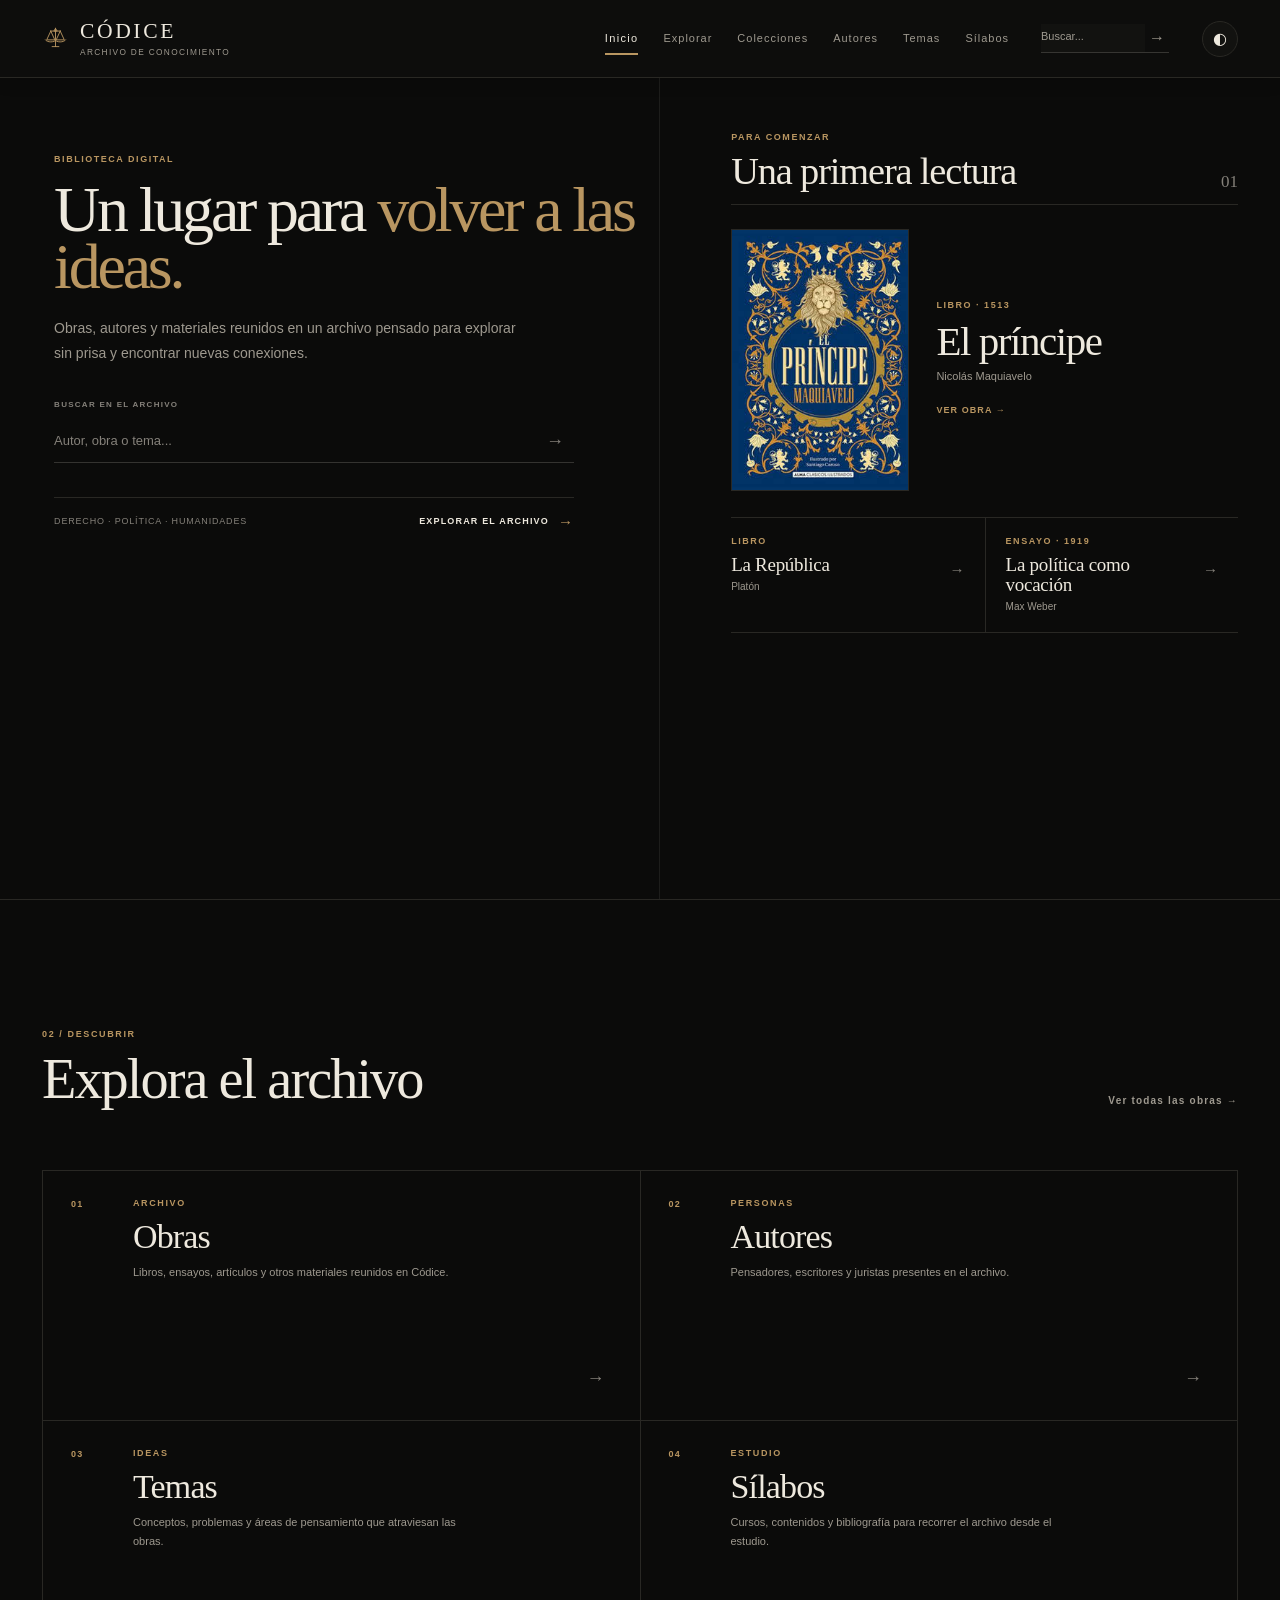
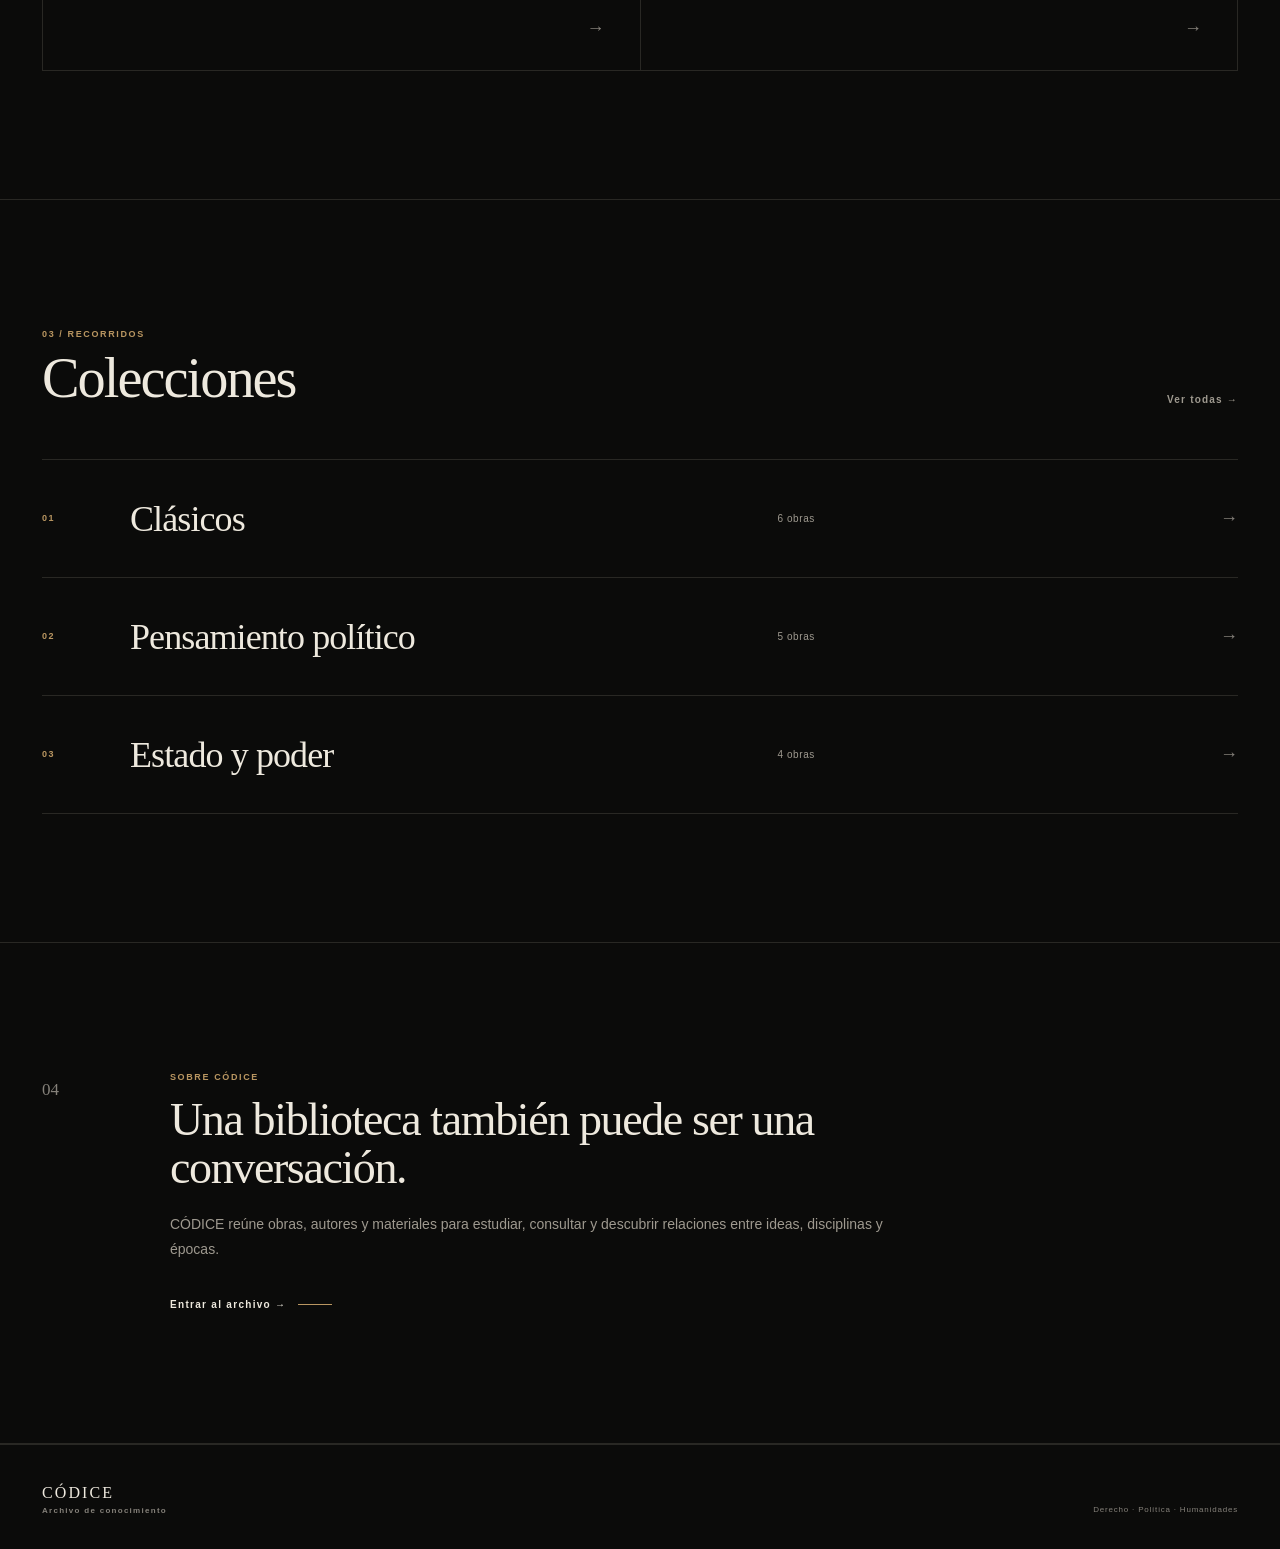
==== index.html @ 2057ccee "Add files via upload" ====
<!DOCTYPE html>
<html lang="es">

<head>

    <meta charset="UTF-8">
    <meta name="viewport" content="width=device-width, initial-scale=1.0, viewport-fit=cover">
    <meta name="theme-color" content="#0d0d0c">
    <meta name="color-scheme" content="dark light">

    <title>Códice — Archivo de conocimiento</title>

    <meta
        name="description"
        content="Códice es un archivo digital de obras, autores, temas, colecciones y materiales para el estudio y la exploración intelectual."
    >

<script>
    (function () {
        try {
            var tema = localStorage.getItem("codice-theme");

            if (tema === "light") {
                document.documentElement.setAttribute("data-theme", "light");

                var meta = document.querySelector('meta[name="theme-color"]');

                if (meta) {
                    meta.setAttribute("content", "#f7f4ed");
                }
            }
        } catch (error) {
            /* almacenamiento bloqueado: se usa el tema por defecto */
        }
    })();
</script>

<link rel="stylesheet" href="css/estilo.css">


</head>


<body>

<a class="skip-link" href="#contenido">Saltar al contenido</a>


<!-- =====================================================
     HEADER
====================================================== -->

<header class="site-header" id="site-header">

    <a href="index.html" class="logo" aria-label="Códice — Inicio">

        <span class="logo-symbol" aria-hidden="true">

            <svg viewBox="0 0 40 40" xmlns="http://www.w3.org/2000/svg">

                <path d="M20 5V32" />
                <path d="M13 9H27" />
                <path d="M20 5L17.5 9H22.5L20 5Z" />
                <path d="M13 9L7 22H19L13 9Z" />
                <path d="M27 9L21 22H33L27 9Z" />
                <path d="M5 22C6 24 10 25 13 25C16 25 20 24 21 22" />
                <path d="M19 22C20 24 24 25 27 25C30 25 34 24 35 22" />
                <path d="M15 32H25" />

            </svg>

        </span>

        <span class="logo-text">

            <span class="logo-main">
                CÓDICE
            </span>

            <span class="logo-sub">
                ARCHIVO DE CONOCIMIENTO
            </span>

        </span>

    </a>


    <!-- Acciones de la cabecera en móvil (en escritorio quedan ocultas) -->
    <div class="header-actions">

        <button
            class="header-icon-btn"
            type="button"
            id="search-shortcut"
            aria-label="Buscar"
            aria-expanded="false"
            aria-controls="mobile-search"
        >
            <svg viewBox="0 0 24 24" width="22" height="22" fill="none" stroke="currentColor" stroke-width="1.5" stroke-linecap="round" aria-hidden="true">
                <circle cx="10.5" cy="10.5" r="6.5" />
                <path d="M15.5 15.5L21 21" />
            </svg>
        </button>

        <button
            class="header-icon-btn menu-toggle"
            type="button"
            id="menu-toggle"
            aria-label="Menú"
            aria-expanded="false"
            aria-controls="site-nav"
        >
            <span class="menu-icon" aria-hidden="true"></span>
        </button>

    </div>


    <nav class="navigation" id="site-nav" aria-label="Navegación principal">

        <a href="index.html" class="active" aria-current="page">
            Inicio
        </a>

        <a href="explorar.html">
            Explorar
        </a>

        <a href="colecciones.html">
            Colecciones
        </a>

        <a href="autores.html">
            Autores
        </a>

        <a href="temas.html">
            Temas
        </a>

        <a href="silabos.html">
            Sílabos
        </a>


        <form
            class="header-search"
            action="buscar.html"
            method="GET"
            role="search"
        >

            <label
                for="header-search-input"
                class="visually-hidden"
            >
                Buscar en Códice
            </label>

            <input
                id="header-search-input"
                type="search"
                name="q"
                placeholder="Buscar..."
                autocomplete="off"
            >

            <button
                type="submit"
                aria-label="Buscar"
            >
                →
            </button>

        </form>


        <button
            class="theme-toggle"
            type="button"
            aria-label="Modo claro"
            aria-pressed="false"
        >

            <span class="theme-toggle-text" aria-hidden="true">Apariencia</span>

            <span class="theme-toggle-state" aria-hidden="true">Oscuro</span>

            <span
                class="theme-toggle-icon"
                aria-hidden="true"
            >
                ◐
            </span>

        </button>

    </nav>


    <!-- Barra de búsqueda desplegable (solo móvil) -->
    <form
        class="mobile-search"
        id="mobile-search"
        action="buscar.html"
        method="GET"
        role="search"
        hidden
    >

        <label for="mobile-search-input" class="visually-hidden">
            Buscar en Códice
        </label>

        <input
            id="mobile-search-input"
            type="search"
            name="q"
            placeholder="Autor, obra o tema…"
            autocomplete="off"
            enterkeyhint="search"
        >

        <button type="submit" aria-label="Buscar">→</button>

    </form>

</header>


<!-- =====================================================
     CONTENIDO
====================================================== -->

<main id="contenido" tabindex="-1">


    <!-- =================================================
         HERO
    ================================================== -->

    <section class="home-hero">

        <div
            class="home-hero-grid"
            aria-hidden="true"
        ></div>


        <div class="home-hero-layout">


            <!-- =========================================
                 PRESENTACIÓN
            ========================================== -->

            <div class="home-welcome">

                <p class="eyebrow">
                    BIBLIOTECA DIGITAL
                </p>


                <h1>
                    Un lugar para
                    <em>volver a las ideas.</em>
                </h1>


                <p class="home-description">
                    Obras, autores y materiales reunidos
                    en un archivo pensado para explorar
                    sin prisa y encontrar nuevas conexiones.
                </p>


                <form
                    class="home-search"
                    action="buscar.html"
                    method="GET"
                    role="search"
                >

                    <label for="home-search-input">
                        BUSCAR EN EL ARCHIVO
                    </label>


                    <div class="home-search-field">

                        <input
                            id="home-search-input"
                            type="search"
                            name="q"
                            placeholder="Autor, obra o tema..."
                            autocomplete="off"
                        >

                        <button
                            type="submit"
                            aria-label="Buscar"
                        >
                            →
                        </button>

                    </div>

                </form>


                <div class="home-bottom">

                    <span>
                        Derecho · Política · Humanidades
                    </span>

                    <a href="explorar.html">
                        EXPLORAR EL ARCHIVO
                        <b>→</b>
                    </a>

                </div>

            </div>


            <!-- =========================================
                 DESCUBRIR
            ========================================== -->

            <aside class="home-discover">

                <div class="discover-heading">

                    <div>

                        <p class="eyebrow">
                            PARA COMENZAR
                        </p>

                        <h2>
                            Una primera lectura
                        </h2>

                    </div>

                    <span
                        class="discover-number"
                        aria-hidden="true"
                    >
                        01
                    </span>

                </div>


                <!-- OBRA PRINCIPAL -->

                <a
                    href="recurso.html?id=el-principe"
                    class="discover-main"
                >

                    <div class="discover-cover">

                        <img
                            src="images/covers/el-principe.jfif"
                            alt="Portada de El príncipe, de Nicolás Maquiavelo"
                        >

                    </div>


                    <div class="discover-main-info">

                        <p class="eyebrow">
                            LIBRO · 1513
                        </p>

                        <h3>
                            El príncipe
                        </h3>

                        <p>
                            Nicolás Maquiavelo
                        </p>

                        <span>
                            Ver obra →
                        </span>

                    </div>

                </a>


                <!-- OBRAS SECUNDARIAS -->

                <div class="discover-list">

                    <a
                        href="recurso.html?id=la-republica"
                        class="discover-item"
                    >

                        <div>

                            <p class="eyebrow">
                                LIBRO
                            </p>

                            <h3>
                                La República
                            </h3>

                            <p>
                                Platón
                            </p>

                        </div>

                        <span aria-hidden="true">
                            →
                        </span>

                    </a>


                    <a
                        href="recurso.html?id=la-politica-como-vocacion"
                        class="discover-item"
                    >

                        <div>

                            <p class="eyebrow">
                                ENSAYO · 1919
                            </p>

                            <h3>
                                La política como vocación
                            </h3>

                            <p>
                                Max Weber
                            </p>

                        </div>

                        <span aria-hidden="true">
                            →
                        </span>

                    </a>

                </div>

            </aside>

        </div>

    </section>


    <!-- =========================
         DESCUBRIR
    ========================== -->

    <section class="section explore-section">

        <div class="section-header">

            <div>
                <p class="eyebrow">
                    02 / DESCUBRIR
                </p>

                <h2>
                    Explora el archivo
                </h2>
            </div>

            <a href="explorar.html">
                Ver todas las obras →
            </a>

        </div>


        <div class="explore-map">


            <!-- OBRAS -->

            <a
                href="explorar.html"
                class="explore-map-item"
            >

                <div class="explore-map-number">
                    01
                </div>

                <div class="explore-map-content">

                    <p class="eyebrow">
                        ARCHIVO
                    </p>

                    <h3>
                        Obras
                    </h3>

                    <p>
                        Libros, ensayos, artículos y otros
                        materiales reunidos en Códice.
                    </p>

                </div>

                <span class="explore-map-arrow">
                    →
                </span>

            </a>


            <!-- AUTORES -->

            <a
                href="autores.html"
                class="explore-map-item"
            >

                <div class="explore-map-number">
                    02
                </div>

                <div class="explore-map-content">

                    <p class="eyebrow">
                        PERSONAS
                    </p>

                    <h3>
                        Autores
                    </h3>

                    <p>
                        Pensadores, escritores y juristas
                        presentes en el archivo.
                    </p>

                </div>

                <span class="explore-map-arrow">
                    →
                </span>

            </a>


            <!-- TEMAS -->

            <a
                href="temas.html"
                class="explore-map-item"
            >

                <div class="explore-map-number">
                    03
                </div>

                <div class="explore-map-content">

                    <p class="eyebrow">
                        IDEAS
                    </p>

                    <h3>
                        Temas
                    </h3>

                    <p>
                        Conceptos, problemas y áreas de
                        pensamiento que atraviesan las obras.
                    </p>

                </div>

                <span class="explore-map-arrow">
                    →
                </span>

            </a>


            <!-- SÍLABOS -->

            <a
                href="silabos.html"
                class="explore-map-item"
            >

                <div class="explore-map-number">
                    04
                </div>

                <div class="explore-map-content">

                    <p class="eyebrow">
                        ESTUDIO
                    </p>

                    <h3>
                        Sílabos
                    </h3>

                    <p>
                        Cursos, contenidos y bibliografía
                        para recorrer el archivo desde el estudio.
                    </p>

                </div>

                <span class="explore-map-arrow">
                    →
                </span>

            </a>

        </div>

    </section>


    <!-- =====================================================
         COLECCIONES
    ====================================================== -->

    <section class="section collections-section">

        <div class="section-header">

            <div>

                <p class="eyebrow">
                    03 / RECORRIDOS
                </p>

                <h2>
                    Colecciones
                </h2>

            </div>

            <a href="colecciones.html">
                Ver todas →
            </a>

        </div>


        <div class="collection-list" id="lista-colecciones-inicio">


            <a
                href="explorar.html?coleccion=Cl%C3%A1sicos"
                class="collection-row"
            >

                <span class="collection-number">
                    01
                </span>

                <span class="collection-name">
                    Clásicos
                </span>

                <span class="collection-description">
                    4 obras
                </span>

                <span class="collection-arrow" aria-hidden="true">
                    →
                </span>

            </a>


            <a
                href="explorar.html?coleccion=Pensamiento%20pol%C3%ADtico"
                class="collection-row"
            >

                <span class="collection-number">
                    02
                </span>

                <span class="collection-name">
                    Pensamiento político
                </span>

                <span class="collection-description">
                    3 obras
                </span>

                <span class="collection-arrow" aria-hidden="true">
                    →
                </span>

            </a>


            <a
                href="explorar.html?coleccion=Estado%20y%20poder"
                class="collection-row"
            >

                <span class="collection-number">
                    03
                </span>

                <span class="collection-name">
                    Estado y poder
                </span>

                <span class="collection-description">
                    2 obras
                </span>

                <span class="collection-arrow" aria-hidden="true">
                    →
                </span>

            </a>


        </div>

    </section>


    <!-- =====================================================
         SOBRE CÓDICE
    ====================================================== -->

    <section class="section manifesto-section">

        <div class="manifesto-number">
            04
        </div>

        <div class="manifesto-content">

            <p class="eyebrow">
                SOBRE CÓDICE
            </p>

            <h2>
                Una biblioteca también
                puede ser una conversación.
            </h2>

            <p>
                CÓDICE reúne obras, autores y materiales
                para estudiar, consultar y descubrir
                relaciones entre ideas, disciplinas y épocas.
            </p>

            <a
                href="explorar.html"
                class="manifesto-link"
            >
                Entrar al archivo →
            </a>

        </div>

    </section>

</main>


<footer>

    <div class="footer-brand">

        <span>
            CÓDICE
        </span>

        <small>
            Archivo de conocimiento
        </small>

    </div>

    <div class="footer-domain">
        Derecho · Política · Humanidades
    </div>

</footer>


<script src="js/app.js"></script>

</body>
</html>
---- css/estilo.css ----
/* =========================================================
   CÓDICE — HOJA DE ESTILOS

   ÍNDICE
   -----------------------------------------------------
   01. TOKENS
   02. RESET / BASE
   03. UTILIDADES / ACCESIBILIDAD
   04. LAYOUT — PRIMITIVOS
   05. COMPONENTES
       05.1  Header / Logo / Navegación
       05.2  Buscador (header)
       05.3  Cambio de tema
       05.4  Hero (páginas internas)
       05.5  Archive heading
       05.6  Resource List / Resource Card (base editorial)
       05.7  Generic cards
       05.8  Collection grid / Collection card
       05.9  Collection list / Collection row
       05.10 Sílabos
       05.11 Catalog list
       05.12 Search results
       05.13 Explore map
       05.14 Manifesto
       05.15 Footer
       05.16 Buscador avanzado
   06. PÁGINAS ESPECÍFICAS
       06.1  Home — hero + descubrir
       06.2  Biblioteca (#biblioteca)
       06.3  Resource page (recurso.html)
   07. RESPONSIVE GLOBAL (pendiente de descomponer por componente)
   08. MODO CLARO (resuelto en Fase 3 — personalidad propia + transición)
   -----------------------------------------------------

   NOTA: esta reorganización solo reordena y elimina duplicados /
   código huérfano ya confirmados contra el HTML del proyecto.
   No se modificó ningún valor visual, ni se tocaron los puntos
   pendientes de decisión (hardcodes de modo claro, flechas,
   resource-card de dos variantes, patrón eyebrow repetido).
========================================================= */


/* =========================================================
   01. TOKENS
========================================================= */

:root {

    /* =====================================================
       MODO OSCURO — BASE
    ===================================================== */

    /* Fondos */
    --black: #0b0b0a;
    --surface: #121210;
    --surface-light: #191816;

    /* Texto */
    --ivory: #eee9de;
    --ivory-soft: #d4cec2;
    --text-secondary: #9e998f;

    /* Escala gris */
    --gray: #85817a;
    --gray-dark: #514e48;

    /* Líneas */
    --line: #292824;
    --line-soft: rgba(238, 233, 222, 0.08);
    --line-strong: rgba(238, 233, 222, 0.18);

    /* Acento */
    --accent: #b99661;
    --accent-soft: #987c56;

    /* Header */
    --header-bg: #0d0d0c;
    --header-border: #292824;
    --header-shadow: 0 2px 16px rgba(0, 0, 0, 0.18);


    /* =====================================================
       TIPOGRAFÍA
    ===================================================== */

    --serif: Georgia, "Times New Roman", serif;
    --sans: Arial, Helvetica, sans-serif;


    /* =====================================================
       ESPACIADO
    ===================================================== */

    --space-1: 8px;
    --space-2: 12px;
    --space-3: 16px;
    --space-4: 24px;
    --space-5: 32px;
    --space-6: 48px;
    --space-7: 64px;
    --space-8: 96px;
    --space-9: 128px;


    /* =====================================================
       ANCHOS
    ===================================================== */

    --content-width: 1380px;
    --reading-width: 760px;
    --narrow-width: 620px;


    /* =====================================================
       MOVIMIENTO
    ===================================================== */

    --ease-soft: cubic-bezier(0.22, 1, 0.36, 1);
    --ease-standard: cubic-bezier(0.4, 0, 0.2, 1);

    --transition-fast: 160ms var(--ease-standard);
    --transition: 240ms var(--ease-soft);
    --transition-slow: 420ms var(--ease-soft);


    /* =====================================================
       BORDES
    ===================================================== */

    --border-thin: 1px solid var(--line);
    --border-soft: 1px solid var(--line-soft);
    --border-strong: 1px solid var(--line-strong);
}


/* =========================================================
   CÓDICE — MODO CLARO (tokens)
========================================================= */

[data-theme="light"] {

    /* =====================================================
       BASE — PAPEL
    ===================================================== */

    --black: #e7e2d8;
    --surface: #f4f1e9;
    --surface-light: #ddd7ca;


    /* =====================================================
       TIPOGRAFÍA — TINTA
    ===================================================== */

    --ivory: #201e1a;
    --ivory-soft: #3f3b34;
    --text-secondary: #686259;


    /* =====================================================
       GRISES
    ===================================================== */

    --gray: #645c51;
    --gray-dark: #aaa398;


    /* =====================================================
       LÍNEAS — IMPRESIÓN

       Valor más definido que el original (formaliza el ajuste
       manual que ya existía en overrides sueltos, unificado
       aquí como fuente única de verdad).
    ===================================================== */

    --line: #b9af9e;
    --line-soft: rgba(32, 30, 26, 0.10);
    --line-strong: rgba(32, 30, 26, 0.20);


    /* =====================================================
       ACENTO — BRONCE (hilo de marca compartido con el modo
       oscuro, con temple propio: más templado/antiguo)
    ===================================================== */

    --accent: #745829;
    --accent-soft: #5f4420;


    /* =====================================================
       HEADER — PAPEL MÁS LIMPIO
    ===================================================== */

    --header-bg: #f7f4ed;
    --header-border: #b9af9e;
    --header-shadow: 0 4px 26px rgba(40, 36, 28, 0.06);
}


/* =========================================================
   02. RESET / BASE
========================================================= */

*,
*::before,
*::after {
    box-sizing: border-box;
}

html {
    scroll-behavior: smooth;
    scroll-padding-top: 24px;
}

body {
    min-height: 100vh;
    margin: 0;
    background: var(--black);
    color: var(--ivory);
    font-family: var(--sans);
    font-size: 15px;
    line-height: 1.65;
    text-rendering: optimizeLegibility;
    -webkit-font-smoothing: antialiased;
}

img {
    display: block;
    max-width: 100%;
}

a {
    color: inherit;
    text-decoration: none;
}

button,
input,
select,
textarea {
    font: inherit;
    appearance: none;
}

button {
    cursor: pointer;
}

::selection {
    background: var(--accent);
    color: var(--black);
}

:focus-visible {
    outline: 1px solid var(--accent);
    outline-offset: 4px;
}

input::placeholder,
textarea::placeholder {
    opacity: 1;
}

main a {
    transition:
        color var(--transition-fast),
        opacity var(--transition-fast);
}

main a:hover {
    color: var(--ivory);
}


/* =========================================================
   TRANSICIÓN DE TEMA — BASE UNIVERSAL

   Especificidad mínima a propósito (selector universal): así
   cualquier componente con su propio `transition` más
   específico (cards, filas, etc., ya ajustados arriba) sigue
   mandando sobre esta regla. Esta capa solo cubre lo que no
   tiene transición propia (body, footer, .manifesto,
   .resource-metadata p, .resource-citation,
   .discover-cover, #biblioteca .card-cover, entre otros),
   así el cambio de tema no salta bruscamente en ningún punto
   del sitio. Se apoya en Fase 3: transición fluida oscuro/claro.
========================================================= */

*,
*::before,
*::after {
    transition:
        background-color var(--transition),
        border-color var(--transition),
        box-shadow var(--transition),
        color var(--transition);
}


/* =========================================================
   TRANSICIÓN DE TEMA — VIEW TRANSITIONS API

   El comportamiento nativo por defecto ya es un crossfade;
   solo ajustamos la duración para que combine con el resto
   del sistema de movimiento (--transition, 240ms).
========================================================= */

::view-transition-old(root),
::view-transition-new(root) {
    animation-duration: var(--transition);
}


/* =========================================================
   REDUCCIÓN DE MOVIMIENTO
========================================================= */

@media (prefers-reduced-motion: reduce) {

    html {
        scroll-behavior: auto;
    }

    *,
    *::before,
    *::after {
        scroll-behavior: auto !important;
        transition-duration: 0.01ms !important;
        animation-duration: 0.01ms !important;
        animation-iteration-count: 1 !important;
    }

    ::view-transition-old(root),
    ::view-transition-new(root) {
        animation-duration: 0.01ms !important;
    }
}


/* =========================================================
   03. UTILIDADES / ACCESIBILIDAD
========================================================= */

.visually-hidden {
    position: absolute !important;
    width: 1px !important;
    height: 1px !important;
    padding: 0 !important;
    margin: -1px !important;
    overflow: hidden !important;
    clip: rect(0, 0, 0, 0) !important;
    white-space: nowrap !important;
    border: 0 !important;
}


/* =========================================================
   04. LAYOUT — PRIMITIVOS
========================================================= */

.section {
    width: 100%;
    padding: var(--space-9) 42px;
    border-bottom: var(--border-thin);
}


/* =========================================================
   PÁGINAS DE ÍNDICE (Explorar / Colecciones / Autores / Temas / Sílabos)

   .section normalmente usa padding-top: 128px (--space-9),
   pensado para separar secciones dentro de una página con
   más presentación editorial (como Inicio). En estas páginas
   de índice, sin hero grande delante, ese mismo valor se
   siente como espacio muerto entre el header y el contenido.

   No se toca `.section` en sí (la usa Inicio también) — se
   sobreescribe solo cuando `.section` es lo primero dentro de
   `<main>`, que es exactamente el caso de estas páginas.
========================================================= */

main > .section:first-child {
    padding-top: 72px;
}


.eyebrow {
    margin: 0;

    color: var(--accent);

    font-size: 9px;
    font-weight: 600;
    letter-spacing: 0.18em;
    line-height: 1.4;

    text-transform: uppercase;
}

.section-header {
    display: flex;
    align-items: flex-end;
    justify-content: space-between;

    gap: var(--space-6);

    margin-bottom: var(--space-7);
}

.section-header > div {
    min-width: 0;
}

.section-header h1,

.section-header h2 {
    margin: 12px 0 0;

    color: var(--ivory);

    font-family: var(--serif);
    font-size: clamp(38px, 4.4vw, 60px);
    font-weight: 400;
    line-height: 0.94;
    letter-spacing: -0.035em;
}

.section-header > a {
    flex-shrink: 0;

    color: var(--text-secondary);

    font-size: 10px;
    font-weight: 600;
    letter-spacing: 0.12em;
    line-height: 1;

    transition:
        color var(--transition-fast),
        transform var(--transition-fast);
}

.section-header > a:hover {
    color: var(--ivory);
    transform: translateX(3px);
}

/* Para páginas donde el H2 era tautológico con el eyebrow
   (ej. "ÍNDICE DE AUTORES" + "Explorar por autor") y se
   eliminó: sin H2, el margin-bottom de 64px pensado para
   acompañar un título grande deja demasiado aire bajo una
   sola línea pequeña. */
.section-header--compact {
    margin-bottom: 32px;
}

.text-link,
.manifesto-link {
    position: relative;

    display: inline-flex;
    align-items: center;

    color: var(--ivory);

    font-size: 10px;
    font-weight: 600;
    letter-spacing: 0.13em;
    line-height: 1;

    transition: color var(--transition-fast);
}

.text-link::after,
.manifesto-link::after {
    content: "";

    width: 34px;
    height: 1px;

    margin-left: 12px;

    background: var(--accent);

    transform-origin: left center;

    transition:
        width var(--transition),
        transform var(--transition);
}

.text-link:hover,
.manifesto-link:hover {
    color: var(--ivory);
}

.text-link:hover::after,
.manifesto-link:hover::after {
    width: 45px;
}

.description {
    margin: 0;

    color: var(--ivory-soft);

    font-family: var(--serif);
    font-size: 22px;
    line-height: 1.4;
    letter-spacing: -0.01em;
}

.section-note {
    max-width: var(--narrow-width);

    margin: 10px 0 0;

    color: var(--text-secondary);

    font-size: 13px;
    line-height: 1.7;
}

.section-note:empty {
    display: none;
}

.page-main {
    width: min(100%, var(--content-width));
    margin: 0 auto;

    padding: var(--space-8) 42px var(--space-9);
}

.page-header {
    padding-bottom: var(--space-7);
    margin-bottom: var(--space-6);

    border-bottom: var(--border-thin);
}

.page-header h1 {
    max-width: 1000px;

    margin: 14px 0 18px;

    color: var(--ivory);

    font-family: var(--serif);
    font-size: clamp(54px, 7vw, 88px);
    font-weight: 400;
    line-height: 0.9;
    letter-spacing: -0.05em;
}

.page-header p {
    max-width: var(--narrow-width);

    margin: 0;

    color: var(--text-secondary);

    font-size: 14px;
    line-height: 1.8;
}

.page-section-title {
    margin: 0 0 var(--space-4);

    color: var(--ivory);

    font-family: var(--serif);
    font-size: 34px;
    font-weight: 400;
    line-height: 0.98;
    letter-spacing: -0.025em;
}

.page-section-label {
    margin: 0 0 10px;

    color: var(--accent);

    font-size: 9px;
    font-weight: 600;
    letter-spacing: 0.18em;
    line-height: 1.4;

    text-transform: uppercase;
}

.reading-width {
    width: min(100%, var(--reading-width));
}

.narrow-width {
    width: min(100%, var(--narrow-width));
}


/* =========================================================
   05. COMPONENTES
========================================================= */

/* =========================================================
   05.1 HEADER / LOGO / NAVEGACIÓN
========================================================= */

.site-header {
    position: sticky;
    top: 0;
    z-index: 100;

    width: 100%;
    min-height: 78px;
    padding: 0 42px;

    display: flex;
    align-items: center;
    justify-content: space-between;

    background: var(--header-bg);
    border-bottom: 1px solid var(--header-border);
    box-shadow: var(--header-shadow);

    transition:
        background-color var(--transition),
        border-color var(--transition),
        box-shadow var(--transition);
}

.logo {
    display: flex;
    align-items: center;
    gap: 11px;

    flex-shrink: 0;
}

.logo-symbol {
    width: 27px;
    height: 27px;

    display: flex;
    align-items: center;
    justify-content: center;

    flex-shrink: 0;

    color: var(--accent);
}

.logo-symbol svg {
    width: 100%;
    height: 100%;

    fill: none;
    stroke: currentColor;
    stroke-width: 1.35;
    stroke-linecap: round;
    stroke-linejoin: round;
}

.logo-text {
    display: flex;
    flex-direction: column;
    justify-content: center;
}

.logo-main {
    color: var(--ivory);

    font-family: var(--serif);
    font-size: 1.35rem;
    font-weight: 400;
    letter-spacing: 0.12em;
    line-height: 1;
}

.logo-sub {
    margin-top: 5px;

    color: var(--text-secondary);

    font-size: 0.52rem;
    font-weight: 400;
    letter-spacing: 0.16em;
    line-height: 1;
}

.navigation {
    display: flex;
    align-items: center;
    justify-content: flex-end;

    gap: 25px;

    flex-shrink: 0;
    white-space: nowrap;
}

.navigation > a {
    position: relative;

    color: var(--text-secondary);

    font-size: 11px;
    font-weight: 500;
    letter-spacing: 0.09em;
    line-height: 1;

    transition:
        color var(--transition-fast),
        opacity var(--transition-fast);
}

.navigation > a:hover {
    color: var(--ivory);
}

.navigation > a.active {
    color: var(--ivory);
    letter-spacing: 0.12em;
}

.navigation > a.active::after {
    content: "";

    position: absolute;
    left: 0;
    right: 0;
    bottom: -11px;

    height: 2px;

    background: var(--accent);
}


/* =========================================================
   05.2 BUSCADOR (HEADER)
========================================================= */

.header-search {
    width: 128px;
    margin-left: 7px;

    display: flex;
    align-items: center;

    border-bottom: 1px solid var(--line-strong);

    transition:
        width var(--transition),
        border-color var(--transition);
}

.header-search:focus-within {
    width: 160px;
    border-color: var(--accent);
}

.header-search input {
    width: 100%;
    min-width: 0;

    padding: 6px 0 8px;

    border: 0;
    outline: none;

    background: var(--surface);
    color: var(--ivory);

    font-size: 11px;
    line-height: 1.2;

    transition:
        background-color var(--transition),
        color var(--transition);
}

.header-search input::placeholder {
    color: var(--text-secondary);
}

.header-search input:focus {
    background: var(--surface-light);
}

.header-search button {
    width: 24px;
    height: 28px;

    flex-shrink: 0;

    padding: 0;

    border: 0;
    background: transparent;

    color: var(--text-secondary);

    font-size: 16px;
    font-weight: 400;
    line-height: 1;

    transition:
        color var(--transition-fast),
        transform var(--transition-fast);
}

.header-search button:hover {
    color: var(--accent);
    transform: translateX(2px);
}


/* =========================================================
   05.3 CAMBIO DE TEMA
========================================================= */

.theme-toggle {
    width: 36px;
    height: 36px;

    margin-left: 8px;
    padding: 0;

    display: flex;
    align-items: center;
    justify-content: center;

    flex-shrink: 0;

    border: 1px solid var(--line);
    border-radius: 50%;

    background: var(--surface);
    color: var(--ivory);

    cursor: pointer;

    transition:
        color var(--transition-fast),
        border-color var(--transition-fast),
        background-color var(--transition-fast),
        transform var(--transition-fast);
}

.theme-toggle:hover {
    color: var(--accent);
    border-color: var(--accent);
    background: var(--surface-light);

    transform: rotate(8deg);
}

.theme-toggle-icon {
    display: block;

    font-size: 16px;
    line-height: 1;
}


/* =========================================================
   05.4 HERO (PÁGINAS INTERNAS)
========================================================= */

main > .hero {
    padding: 58px 42px 54px;
    border-bottom: var(--border-thin);
    background: var(--black);
}

main > .hero .hero-content {
    width: min(100%, var(--content-width));
    margin: 0 auto;
}

main > .hero .hero-content h1 {
    max-width: 1000px;

    margin: 14px 0 16px;

    color: var(--ivory);

    font-family: var(--serif);
    font-size: clamp(52px, 7vw, 88px);
    font-weight: 400;
    line-height: 0.9;
    letter-spacing: -0.05em;
}

main > .hero .hero-description {
    max-width: var(--narrow-width);

    margin: 0;

    color: var(--text-secondary);

    font-size: 14px;
    line-height: 1.8;
}

/* Variante reducida: solo explorar.html y buscar.html (contienen #biblioteca) */
body:has(#biblioteca) > main > .hero {
    min-height: 0;
    padding: 30px 42px 34px;
}

body:has(#biblioteca) > main > .hero .hero-content {
    max-width: 780px;
}


/* =========================================================
   05.5 ARCHIVE HEADING
========================================================= */

.archive-heading {
    display: flex;
    align-items: flex-end;
    justify-content: space-between;
    gap: 30px;
    margin-bottom: 28px;
}

.archive-heading h2 {
    margin: 0;
    font-family: var(--serif);
    font-size: 34px;
    font-weight: 400;
    line-height: 1;
}

.archive-count {
    color: var(--gray);
    font-size: 10px;
    letter-spacing: 0.12em;
}


/* =========================================================
   05.6 RESOURCE LIST / RESOURCE CARD (base editorial)

   NOTA: este componente tiene una segunda variante definida
   más abajo bajo #biblioteca (06.2). Pendiente decidir si se
   formalizan como "variantes" de un mismo sistema o se separan
   con nombres propios — ver conversación sobre arquitectura.
========================================================= */

.resource-list {
    display: grid;
    grid-template-columns: repeat(3, minmax(0, 1fr));
    gap: 1px;
    background: var(--line);
    border-top: 1px solid var(--line);
    border-left: 1px solid var(--line);
}

.resource-list > * {
    min-width: 0;
}

.resource-card {
    min-width: 0;
    border: 0;
    border-right: 1px solid var(--line);
    border-bottom: 1px solid var(--line);
    background: var(--surface);
    transition:
        background-color var(--transition),
        border-color var(--transition);
}

.resource-card:hover {
    background: var(--surface-light);
}

.resource-card a {
    display: block;
}

.resource-card .card-cover {
    background: var(--surface-light);
}


.resource-card .card-content {
    padding: 22px 22px 25px;
}

.resource-card .eyebrow {
    color: var(--accent);
}

.resource-card h3 {
    min-height: 2em;
    margin: 9px 0 5px;
    color: var(--ivory);
    font-family: var(--serif);
    font-size: 28px;
    font-weight: 400;
    line-height: 1.05;
}

.resource-card p {
    margin: 0;
    color: var(--text-secondary);
    font-size: 12px;
    line-height: 1.55;
}

.resource-card .card-meta {
    margin-top: 12px;
    color: var(--gray);
    font-size: 10px;
    letter-spacing: 0.06em;
}

.resource-card:hover h3 {
    color: var(--ivory);
}

.card-cover {
    width: 100%;
    aspect-ratio: 0.68;
    object-fit: cover;
    display: block;
}


/* =========================================================
   05.7 GENERIC CARDS
========================================================= */

.card-content {
    padding: 20px;
}

.card-content h3 {
    margin: 7px 0;
    font-family: var(--serif);
    font-size: 26px;
    font-weight: 400;
    color: var(--ivory);
}

.card-content p {
    margin: 0;
    color: var(--text-secondary);
    font-size: 12px;
}


/* =========================================================
   05.8 COLLECTION GRID / COLLECTION CARD
   (autores.html, colecciones.html, temas.html)
========================================================= */

.collection-grid {
    display: grid;
    grid-template-columns: repeat(3, minmax(0, 1fr));

    border-top: var(--border-thin);
    border-left: var(--border-thin);
}

.collection-card {
    position: relative;

    min-height: 148px;
    padding: 20px 24px 22px;

    display: flex;
    flex-direction: column;
    justify-content: space-between;

    background: var(--black);
    border-right: var(--border-thin);
    border-bottom: var(--border-thin);

    transition:
        background-color var(--transition),
        border-color var(--transition),
        padding var(--transition);
}

.collection-card:hover {
    background: var(--surface);
    padding-left: 31px;
    padding-right: 21px;
}

.collection-card > span:first-child {
    color: var(--accent);

    font-size: 9px;
    font-weight: 600;
    letter-spacing: 0.16em;
    line-height: 1;
}

.collection-card h3 {
    margin: 15px 0 6px;

    color: var(--ivory);

    font-family: var(--serif);
    font-size: 29px;
    font-weight: 400;
    line-height: 1.02;
    letter-spacing: -0.02em;

    transition: color var(--transition-fast);
}

.collection-card:hover h3 {
    color: var(--ivory-soft);
}

.collection-card p {
    max-width: 330px;

    margin: 0;

    color: var(--text-secondary);

    font-size: 11px;
    line-height: 1.65;
}

.collection-card::after {
    content: "→";

    position: absolute;
    right: 25px;
    bottom: 24px;

    color: var(--gray);

    font-size: 16px;

    opacity: 0;

    transform: translateX(-5px);

    transition:
        opacity var(--transition),
        color var(--transition),
        transform var(--transition);
}

.collection-card:hover::after {
    color: var(--accent);
    opacity: 1;
    transform: translateX(0);
}

@media (max-width: 850px) {

    .collection-grid {
        grid-template-columns: repeat(2, minmax(0, 1fr));
    }

}

@media (max-width: 600px) {

    .collection-grid {
        grid-template-columns: 1fr;
    }

    .collection-card {
        min-height: 140px;
        padding: 18px 18px 20px;
    }

    .collection-card:hover {
        padding-left: 25px;
        padding-right: 15px;
    }

    .collection-card h3 {
        font-size: 27px;
    }

}


/* =========================================================
   05.9 COLLECTION LIST / COLLECTION ROW
   (bloque "Colecciones" en index.html)
========================================================= */

.collection-list {
    border-top: var(--border-thin);
}

.collection-row {
    min-height: 118px;

    display: grid;
    grid-template-columns: 60px minmax(220px, 1fr) minmax(180px, 0.65fr) 30px;

    gap: 28px;
    align-items: center;

    padding: 0;

    border-bottom: var(--border-thin);

    transition:
        background-color var(--transition),
        border-color var(--transition),
        padding var(--transition);
}

.collection-row:hover {
    padding-left: 16px;
    padding-right: 16px;

    background: var(--surface);
}

.collection-number {
    color: var(--accent);

    font-size: 9px;
    font-weight: 600;
    letter-spacing: 0.16em;
}

.collection-name {
    color: var(--ivory);

    font-family: var(--serif);
    font-size: clamp(27px, 3vw, 36px);
    font-weight: 400;
    line-height: 1;
    letter-spacing: -0.025em;

    transition: color var(--transition-fast);
}

.collection-row:hover .collection-name {
    color: var(--ivory-soft);
}

.collection-description {
    color: var(--text-secondary);

    font-size: 10px;
    line-height: 1.6;
    letter-spacing: 0.06em;
}

.collection-arrow {
    justify-self: end;

    color: var(--gray);

    font-size: 18px;

    transition:
        color var(--transition-fast),
        transform var(--transition);
}

.collection-row:hover .collection-arrow {
    color: var(--accent);
    transform: translateX(4px);
}

@media (max-width: 700px) {

    .collection-row {
        min-height: 96px;

        grid-template-columns: 34px 1fr 25px;

        gap: 15px;
    }

    .collection-description {
        display: none;
    }

    .collection-name {
        font-size: 25px;
    }

    .collection-row:hover {
        padding-left: 10px;
        padding-right: 10px;
    }
}


/* =========================================================
   05.10 SÍLABOS (silabos.html)

   Índice de ciclos persistente + contenido de un solo ciclo.
   Los ciclos son la navegación (12, siempre visibles); los
   cursos son el contenido (filas de registro, no tarjetas).
   En escritorio el índice queda sticky a la izquierda; en
   móvil se convierte en una franja horizontal no fija.
========================================================= */

.syllabus-layout {
    display: grid;
    grid-template-columns: 190px minmax(0, 1fr);
    gap: 64px;
    align-items: start;
}


/* ---- Índice de ciclos ---- */

.syllabus-index {
    position: sticky;
    top: 96px;

    display: flex;
    flex-direction: column;

    border-top: var(--border-thin);
}

.syllabus-index-link {
    position: relative;

    display: flex;
    align-items: baseline;
    justify-content: space-between;
    gap: 10px;

    padding: 11px 0 11px 14px;

    border-bottom: var(--border-soft);

    color: var(--text-secondary);

    font-size: 12px;
    letter-spacing: 0.03em;
    line-height: 1.3;

    transition:
        color var(--transition-fast),
        padding var(--transition-fast);
}

.syllabus-index-link:hover {
    padding-left: 18px;

    color: var(--ivory);
}

.syllabus-index-link[aria-current="true"] {
    color: var(--ivory);
}

.syllabus-index-link[aria-current="true"]::before {
    content: "";

    position: absolute;
    left: 0;
    top: 9px;
    bottom: 9px;

    width: 2px;

    background: var(--accent);
}

.syllabus-index-roman {
    font-family: var(--serif);
    font-size: 14px;
}

.syllabus-index-count {
    flex-shrink: 0;

    color: var(--gray);

    font-size: 9px;
    letter-spacing: 0.08em;
}


/* ---- Contenido del ciclo activo ---- */

.syllabus-content {
    min-width: 0;
}

.syllabus-cycle-heading {
    display: flex;
    align-items: baseline;
    gap: 16px;

    padding-bottom: 18px;
    margin-bottom: 4px;

    border-bottom: var(--border-thin);
}

.syllabus-cycle-heading h2 {
    margin: 0;

    color: var(--ivory);

    font-family: var(--serif);
    font-size: clamp(28px, 3vw, 36px);
    font-weight: 400;
    line-height: 1;
    letter-spacing: -0.02em;
}

.syllabus-cycle-heading-count {
    color: var(--gray);

    font-size: 10px;
    font-weight: 600;
    letter-spacing: 0.14em;
    line-height: 1;

    text-transform: uppercase;
}

.syllabus-courses {
    margin: 0;
    padding: 0;

    list-style: none;
}

.syllabus-course {
    display: grid;
    grid-template-columns: 40px minmax(0, 1fr);
    gap: 0 18px;

    padding: 18px 0;
}

.syllabus-course + .syllabus-course {
    border-top: var(--border-soft);
}

.syllabus-course-number {
    padding-top: 8px;

    color: var(--accent);

    font-size: 9px;
    font-weight: 600;
    letter-spacing: 0.16em;
    line-height: 1;
}

.syllabus-course-name {
    margin: 0;

    color: var(--ivory);

    font-family: var(--serif);
    font-size: 21px;
    font-weight: 400;
    line-height: 1.15;
    letter-spacing: -0.015em;
}

.syllabus-course-description {
    max-width: 560px;

    margin: 7px 0 0;

    color: var(--text-secondary);

    font-size: 12px;
    line-height: 1.6;
}

.syllabus-course-meta {
    display: flex;
    flex-wrap: wrap;
    align-items: baseline;
    gap: 4px 10px;

    margin: 7px 0 0;

    color: var(--ivory-soft);

    font-size: 11px;
    line-height: 1.5;
}

.syllabus-meta-label {
    color: var(--gray);

    font-size: 8px;
    font-weight: 600;
    letter-spacing: 0.16em;
    line-height: 1.3;

    text-transform: uppercase;
}


/* ---- Paginador (ciclo anterior / siguiente) ---- */

.syllabus-pager {
    display: flex;
    justify-content: space-between;
    gap: 24px;

    margin-top: 8px;
    padding-top: 22px;

    border-top: var(--border-thin);
}

.syllabus-pager-link {
    max-width: 45%;

    color: var(--text-secondary);

    font-size: 11px;
    letter-spacing: 0.05em;
    line-height: 1.5;

    transition: color var(--transition-fast);
}

.syllabus-pager-link:hover {
    color: var(--ivory);
}

.syllabus-pager-next {
    margin-left: auto;
    text-align: right;
}


/* ---- Responsive ---- */

@media (max-width: 900px) {

    .syllabus-layout {
        grid-template-columns: 160px minmax(0, 1fr);
        gap: 40px;
    }

}

@media (max-width: 700px) {

    .syllabus-layout {
        display: block;
    }

    .syllabus-index {
        position: static;

        flex-direction: row;
        overflow-x: auto;

        gap: 26px;

        margin: 0 0 28px;
        padding-bottom: 12px;

        border-top: 0;
        border-bottom: var(--border-thin);

        -webkit-overflow-scrolling: touch;
        scrollbar-width: none;
    }

    .syllabus-index::-webkit-scrollbar {
        display: none;
    }

    .syllabus-index-link {
        flex-shrink: 0;

        flex-direction: column;
        align-items: center;
        gap: 2px;

        padding: 0 0 10px;

        border-bottom: 0;
    }

    .syllabus-index-link:hover {
        padding-left: 0;
    }

    .syllabus-index-count {
        display: none;
    }

    .syllabus-index-roman {
        font-size: 16px;
    }

    .syllabus-index-link[aria-current="true"]::before {
        left: 0;
        right: 0;
        top: auto;
        bottom: 0;

        width: auto;
        height: 2px;
    }

    .syllabus-course {
        grid-template-columns: 32px minmax(0, 1fr);
        gap: 0 12px;

        padding: 15px 0;
    }

    .syllabus-course-name {
        font-size: 19px;
    }

    .syllabus-pager {
        flex-direction: column;
        gap: 10px;
    }

    .syllabus-pager-link,
    .syllabus-pager-next {
        max-width: 100%;
        text-align: left;
    }

}


/* =========================================================
   05.11 CATALOG LIST

   NOTA: no se encontró .catalog-list / .catalog-item en
   ninguno de los 8 HTML del proyecto. No estaba en la lista
   de eliminaciones acordadas, así que se conserva tal cual,
   solo reubicada — a verificar en una futura pasada.
========================================================= */

.catalog-list {
    border-top: 1px solid var(--line);
}

.catalog-item {
    min-height: 90px;
    padding: 20px 0;
    display: flex;
    justify-content: space-between;
    align-items: center;
    gap: 30px;
    border-bottom: 1px solid var(--line);
    transition:
        background-color var(--transition),
        border-color var(--transition),
        padding var(--transition);
}

.catalog-item:hover {
    padding-left: 15px;
    padding-right: 15px;
    background: var(--surface);
}

.catalog-item h3 {
    margin: 0;
    color: var(--ivory);
    font-family: var(--serif);
    font-size: 27px;
    font-weight: 400;
}

.catalog-item p {
    margin: 5px 0 0;
    color: var(--text-secondary);
    font-size: 12px;
}

.catalog-item > span {
    color: var(--accent);
    font-size: 18px;
}


/* =========================================================
   05.12 SEARCH RESULTS (buscar.html)
========================================================= */

.search-results {
    display: grid;
    gap: 1px;
    background: var(--line);
}

.search-result {
    padding: 25px 28px;
    background: var(--surface);
    border-bottom: 1px solid var(--line);
    transition:
        background-color var(--transition),
        border-color var(--transition);
}

.search-result:hover {
    background: var(--surface-light);
}

.search-result h3 {
    margin: 7px 0 5px;
    color: var(--ivory);
    font-family: var(--serif);
    font-size: 29px;
    font-weight: 400;
    line-height: 1;
}

.search-result p {
    margin: 0;
    color: var(--text-secondary);
    font-size: 12px;
}

.search-empty {
    padding: 55px 0;
    color: var(--text-secondary);
    border-top: 1px solid var(--line);
    border-bottom: 1px solid var(--line);
}


/* =========================================================
   05.16 BUSCADOR AVANZADO (buscar.html)

   Profundidad progresiva: una barra simple siempre; la opción
   de búsqueda avanzada aparece al enfocar; Área/Tipo primero,
   jerarquía académica contextual después y criterios
   bibliográficos solo si se añaden. Los selectores reutilizan
   el estilo editorial del filtro de Explorar (ver .catalog-filter-*).
========================================================= */

.search-console {
    max-width: var(--reading-width);

    margin: 0 0 44px;
}

.search-console-bar {
    display: flex;
    align-items: center;

    border-bottom: 1px solid var(--line-strong);

    transition: border-color var(--transition);
}

.search-console-bar:focus-within {
    border-color: var(--accent);
}

.search-console-bar input {
    width: 100%;
    min-width: 0;

    padding: 14px 0 12px;

    border: 0;
    outline: none;

    background: transparent;
    color: var(--ivory);

    font-family: var(--serif);
    font-size: clamp(20px, 2.2vw, 26px);
    letter-spacing: -0.01em;
    line-height: 1.25;
}

.search-console-bar input::placeholder {
    color: var(--gray);
}

.search-console-bar input::-webkit-search-cancel-button {
    display: none;
}

.search-console-bar button {
    width: 44px;
    height: 44px;

    flex-shrink: 0;

    padding: 0;

    border: 0;
    background: transparent;
    color: var(--gray);

    font-size: 20px;
    line-height: 1;

    transition:
        color var(--transition-fast),
        transform var(--transition-fast);
}

.search-console-bar button:hover {
    color: var(--accent);
    transform: translateX(3px);
}

.search-console-aux {
    display: flex;
    align-items: center;
    justify-content: space-between;
    gap: 24px;

    min-height: 34px;
    padding-top: 10px;

    opacity: 0;

    transition: opacity var(--transition);
}

.search-console:focus-within .search-console-aux,
.search-console.is-active .search-console-aux {
    opacity: 1;
}

.search-advanced-toggle,
.search-clear {
    padding: 0;

    border: 0;
    background: transparent;
    color: var(--text-secondary);

    font-size: 10px;
    font-weight: 600;
    letter-spacing: 0.13em;
    line-height: 1;

    text-transform: uppercase;

    transition: color var(--transition-fast);
}

.search-clear[hidden] {
    display: none;
}

.search-advanced-toggle:hover,
.search-clear:hover {
    color: var(--ivory);
}

.search-advanced-sign {
    display: inline-block;

    margin-right: 6px;

    color: var(--accent);

    font-size: 13px;

    transition: transform var(--transition);
}

.search-advanced-toggle[aria-expanded="true"] .search-advanced-sign {
    transform: rotate(45deg);
}

.search-advanced {
    display: grid;
    grid-template-rows: 0fr;

    visibility: hidden;

    transition:
        grid-template-rows 240ms var(--ease-soft),
        visibility 0s linear 240ms;
}

.search-advanced.is-open {
    grid-template-rows: 1fr;

    visibility: visible;

    transition-delay: 0s, 0s;
}

.search-advanced-inner {
    min-height: 0;

    padding: 0 8px;
    margin: 0 -8px;

    overflow: hidden;
}

.search-fields,
.search-extra {
    display: flex;
    flex-wrap: wrap;
    align-items: flex-end;
    gap: 22px 36px;
}

.search-fields {
    padding: 22px 0 6px;
}

.search-extra {
    margin-top: 14px;
    padding: 18px 0 8px;

    border-top: var(--border-soft);
}

.search-extra:empty {
    display: none;
}

.search-field {
    flex: 0 1 220px;

    min-width: 160px;

    display: flex;
    flex-direction: column;
    gap: 8px;
}

.search-field.is-new {
    animation: search-field-in 240ms var(--ease-soft) both;
}

@keyframes search-field-in {

    from {
        opacity: 0;
        transform: translateY(-5px);
    }

    to {
        opacity: 1;
        transform: none;
    }

}

.search-field-head {
    display: flex;
    align-items: baseline;
    justify-content: space-between;
    gap: 12px;

    min-height: 12px;
}

.search-field-remove {
    padding: 0 2px;

    border: 0;
    background: transparent;
    color: var(--gray);

    font-size: 15px;
    line-height: 1;

    transition: color var(--transition-fast);
}

.search-field-remove:hover {
    color: var(--accent);
}

.search-field .search-field-control {
    display: flex;
}

.search-field .search-field-select {
    width: 100%;
}

.search-year {
    display: flex;
    align-items: baseline;
    gap: 10px;
}

.search-year input {
    width: 88px;

    padding: 4px 0 6px;

    border: 0;
    border-bottom: 1px solid var(--line-strong);
    border-radius: 0;
    outline: none;

    background: transparent;
    color: var(--ivory);

    font-family: var(--sans);
    font-size: 13px;
    line-height: 1.3;

    -moz-appearance: textfield;

    transition: border-color var(--transition-fast);
}

.search-year input::-webkit-outer-spin-button,
.search-year input::-webkit-inner-spin-button {
    margin: 0;

    -webkit-appearance: none;
}

.search-year input:hover,
.search-year input:focus {
    border-color: var(--accent);
}

.search-year input::placeholder {
    color: var(--gray);
}

.search-year-sep {
    color: var(--gray);
}

.search-add {
    flex: 0 0 auto;
}

.search-add .search-field-control {
    display: inline-flex;
}

.search-add-select {
    appearance: none;

    padding: 6px 20px 6px 0;

    border: 0;
    background: transparent;
    color: var(--text-secondary);

    font-family: var(--sans);
    font-size: 10px;
    font-weight: 600;
    letter-spacing: 0.13em;
    line-height: 1;

    text-transform: uppercase;

    cursor: pointer;

    transition: color var(--transition-fast);
}

.search-add-select:hover,
.search-add-select:focus-visible {
    color: var(--ivory);
}

.search-add-select option {
    background: var(--surface);
    color: var(--ivory);

    text-transform: none;
}

.search-chips {
    display: flex;
    flex-wrap: wrap;
    gap: 10px 26px;

    margin: 22px 0 0;
    padding: 0;

    list-style: none;
}

.search-chips:empty {
    display: none;
}

.search-chip {
    display: inline-flex;
    align-items: baseline;
    gap: 9px;

    padding: 3px 0 5px;

    border: 0;
    border-bottom: 1px solid var(--line-strong);
    background: transparent;
    color: var(--ivory);

    font-size: 12px;
    line-height: 1.3;

    transition: border-color var(--transition-fast);
}

.search-chip-key {
    color: var(--gray);

    font-size: 8px;
    font-weight: 600;
    letter-spacing: 0.16em;

    text-transform: uppercase;
}

.search-chip-x {
    color: var(--gray);

    transition: color var(--transition-fast);
}

.search-chip:hover {
    border-color: var(--accent);
}

.search-chip:hover .search-chip-x {
    color: var(--accent);
}

@media (max-width: 600px) {

    .search-field {
        flex-basis: 100%;
    }

    .search-field-select,
    .search-year input,
    .search-add-select {
        font-size: 16px;
    }

    .search-year input {
        width: 100px;
    }

}


/* =========================================================
   05.13 EXPLORE MAP (bloque "Explora el archivo" en index.html)
========================================================= */

.explore-map {
    display: grid;
    grid-template-columns: 1fr 1fr;

    border-top: var(--border-thin);
    border-left: var(--border-thin);
}

.explore-map-item {
    min-height: 250px;

    padding: 26px 28px;

    display: grid;
    grid-template-columns: 42px minmax(0, 1fr) 25px;
    gap: 20px;

    border-right: var(--border-thin);
    border-bottom: var(--border-thin);

    background: var(--black);

    transition:
        background-color var(--transition),
        border-color var(--transition),
        padding var(--transition);
}

.explore-map-item:hover {
    padding-left: 34px;
    padding-right: 22px;
    background: var(--surface);
}

.explore-map-number {
    color: var(--accent);

    font-size: 9px;
    font-weight: 600;
    letter-spacing: 0.14em;
}

.explore-map-content {
    min-width: 0;
}

.explore-map-content h3 {
    margin: 12px 0 10px;

    color: var(--ivory);

    font-family: var(--serif);
    font-size: 34px;
    font-weight: 400;
    line-height: 0.95;
    letter-spacing: -0.025em;
}

.explore-map-content p:last-child {
    max-width: 330px;

    margin: 0;

    color: var(--text-secondary);

    font-size: 11px;
    line-height: 1.7;
}

.explore-map-arrow {
    align-self: end;

    color: var(--gray);

    font-size: 18px;

    transition:
        color var(--transition-fast),
        transform var(--transition);
}

.explore-map-item:hover .explore-map-arrow {
    color: var(--accent);
    transform: translateX(4px);
}

@media (max-width: 700px) {

    .explore-map {
        grid-template-columns: 1fr;
    }

    .explore-map-item {
        min-height: 210px;
        padding: 23px 20px;
    }

    .explore-map-content h3 {
        font-size: 30px;
    }

}


/* =========================================================
   05.14 MANIFESTO
   (bloque de cierre en autores / colecciones / sílabos / temas)

   NOTA: existe una segunda variante, .manifesto-section /
   .manifesto-number / .manifesto-content, usada solo en
   index.html, con más elementos (número + link). Se deja
   sin estilos propios por ahora — pendiente de decidir si
   se unifica con este componente o se mantiene aparte
   (conversación de Fase 4).
========================================================= */

.manifesto {
    padding: var(--space-9) 42px;
    border-bottom: var(--border-thin);
}

.manifesto .eyebrow {
    margin-bottom: 12px;
}

.manifesto h2 {
    max-width: 700px;

    margin: 12px 0 20px;

    color: var(--ivory);

    font-family: var(--serif);
    font-size: clamp(32px, 3.6vw, 46px);
    font-weight: 400;
    line-height: 1.05;
    letter-spacing: -0.03em;
}

.manifesto p {
    max-width: var(--reading-width);

    margin: 0;

    color: var(--text-secondary);

    font-size: 14px;
    line-height: 1.8;
}

@media (max-width: 700px) {

    .manifesto {
        padding: 72px 20px;
    }

    .manifesto h2 {
        font-size: clamp(28px, 8vw, 38px);
    }

}


/* =========================================================
   05.15 FOOTER
========================================================= */

footer {
    padding: 40px 42px 34px;

    display: flex;
    justify-content: space-between;
    align-items: flex-end;

    gap: 30px;

    border-top: var(--border-thin);

    color: var(--gray);

    font-size: 9px;
    letter-spacing: 0.1em;
    line-height: 1.5;
}

.footer-brand {
    display: flex;
    flex-direction: column;
    gap: 6px;
}

.footer-brand span {
    color: var(--ivory);
    font-family: var(--serif);
    font-size: 16px;
    font-weight: 400;
    letter-spacing: 0.13em;
    line-height: 1;
}

.footer-brand small {
    color: var(--gray);
    font-size: 8px;
    font-weight: 600;
    letter-spacing: 0.16em;
    line-height: 1;
}

.footer-domain {
    color: var(--gray);
    font-size: 8px;
    letter-spacing: 0.1em;
    line-height: 1.4;
    text-align: right;
}


/* =========================================================
   06. PÁGINAS ESPECÍFICAS
========================================================= */

/* =========================================================
   06.1 HOME — HERO + DESCUBRIR (index.html)
========================================================= */

.home-hero {
    min-height: calc(100vh - 78px);
    max-height: 700px;

    padding: 34px 42px 38px;

    position: relative;
    overflow: hidden;

    border-bottom: var(--border-thin);
    background: var(--black);
}

.home-hero-grid {
    position: absolute;

    top: 0;
    bottom: 0;

    left: calc(50% + 1.5vw);

    width: 1px;

    background: var(--line-soft);

    pointer-events: none;
}

.home-hero-layout {
    position: relative;
    z-index: 2;

    display: grid;
    grid-template-columns:
        minmax(0, 1.08fr)
        minmax(390px, 0.92fr);

    gap: clamp(44px, 6vw, 82px);

    width: min(100%, var(--content-width));

    margin: 0 auto;
}

.home-welcome {
    min-width: 0;

    padding: 42px 0 0 2%;
}

.home-welcome h1 {
    max-width: 690px;

    margin: 15px 0 20px;

    color: var(--ivory);

    font-family: var(--serif);
    font-size: clamp(46px, 5vw, 72px);
    font-weight: 400;
    line-height: 0.9;
    letter-spacing: -0.05em;
}

.home-welcome h1 em {
    color: var(--accent);
    font-style: normal;
}

.home-description {
    max-width: 470px;

    margin: 0;

    color: var(--text-secondary);

    font-size: 14px;
    line-height: 1.8;
}

.home-hero .eyebrow {
    margin: 0;

    color: var(--accent);

    font-size: 9px;
    font-weight: 600;
    letter-spacing: 0.17em;
    line-height: 1.3;

    text-transform: uppercase;
}

.home-search {
    max-width: 520px;

    margin-top: 34px;
}

.home-search > label {
    display: block;

    margin-bottom: 9px;

    color: var(--gray);

    font-size: 8px;
    font-weight: 600;
    letter-spacing: 0.16em;
    line-height: 1.3;

    text-transform: uppercase;
}

.home-search-field {
    display: flex;
    align-items: center;

    border-bottom: var(--border-strong);

    transition:
        border-color var(--transition),
        background-color var(--transition);
}

.home-search-field:focus-within {
    border-color: var(--accent);
}

.home-search-field input {
    width: 100%;
    min-width: 0;

    padding: 13px 0 12px;

    border: 0;
    outline: none;

    background: transparent;
    color: var(--ivory);

    font-family: var(--sans);
    font-size: 13px;
    line-height: 1.3;
}

.home-search-field input::placeholder {
    color: var(--gray);
}

.home-search-field button {
    width: 38px;
    height: 38px;

    flex-shrink: 0;

    padding: 0;

    border: 0;

    background: transparent;
    color: var(--gray);

    font-size: 18px;
    font-weight: 400;
    line-height: 1;

    cursor: pointer;

    transition:
        color var(--transition-fast),
        transform var(--transition-fast);
}

.home-search-field button:hover {
    color: var(--accent);
    transform: translateX(3px);
}

.home-bottom {
    max-width: 520px;

    margin-top: 34px;
    padding-top: 16px;

    display: flex;
    align-items: center;
    justify-content: space-between;

    gap: 24px;

    border-top: var(--border-thin);
}

.home-bottom > span {
    color: var(--gray);

    font-size: 9px;
    font-weight: 500;
    letter-spacing: 0.09em;
    line-height: 1.4;

    text-transform: uppercase;
}

.home-bottom > a {
    display: inline-flex;
    align-items: center;
    gap: 9px;

    flex-shrink: 0;

    color: var(--ivory);

    font-size: 9px;
    font-weight: 600;
    letter-spacing: 0.13em;
    line-height: 1;

    transition:
        color var(--transition-fast),
        transform var(--transition-fast);
}

.home-bottom > a b {
    color: var(--accent);

    font-size: 15px;
    font-weight: 400;

    transition: transform var(--transition-fast);
}

.home-bottom > a:hover {
    color: var(--accent);
}

.home-bottom > a:hover b {
    transform: translateX(3px);
}

.home-discover {
    min-width: 0;

    padding-top: 20px;
    padding-left: 8px;
}

.discover-heading {
    display: flex;
    align-items: flex-end;
    justify-content: space-between;

    padding-bottom: 14px;

    border-bottom: var(--border-thin);
}

.discover-heading h2 {
    margin: 9px 0 0;

    color: var(--ivory);

    font-family: var(--serif);
    font-size: clamp(28px, 3vw, 39px);
    font-weight: 400;
    line-height: 0.98;
    letter-spacing: -0.03em;
}

.discover-number {
    color: var(--gray);

    font-family: var(--serif);
    font-size: 17px;
    font-weight: 400;
    line-height: 1;
}

.discover-main {
    display: grid;
    grid-template-columns: minmax(165px, 0.52fr) minmax(0, 0.88fr);

    gap: 27px;

    padding: 24px 0 26px;

    border-bottom: var(--border-thin);

    color: inherit;
}

.discover-cover {
    width: 100%;

    aspect-ratio: 0.68;

    overflow: hidden;

    background: var(--surface-light);
    border: var(--border-thin);
}

.discover-cover img {
    width: 100%;
    height: 100%;

    display: block;

    object-fit: cover;

    transition:
        transform var(--transition-slow),
        filter var(--transition);
}

.discover-main:hover .discover-cover img {
    transform: scale(1.018);
}

.discover-main-info {
    min-width: 0;

    align-self: center;
}

.discover-main-info h3 {
    margin: 10px 0 7px;

    color: var(--ivory);

    font-family: var(--serif);
    font-size: clamp(31px, 3.2vw, 45px);
    font-weight: 400;
    line-height: 0.95;
    letter-spacing: -0.035em;

    transition: color var(--transition-fast);
}

.discover-main:hover .discover-main-info h3 {
    color: var(--ivory-soft);
}

.discover-main-info > p:not(.eyebrow) {
    margin: 0;

    color: var(--text-secondary);

    font-size: 11px;
    line-height: 1.5;
}

.discover-main-info > span {
    display: inline-block;

    margin-top: 22px;

    color: var(--accent);

    font-size: 9px;
    font-weight: 600;
    letter-spacing: 0.12em;
    line-height: 1;

    text-transform: uppercase;

    transition: transform var(--transition-fast);
}

.discover-main:hover .discover-main-info > span {
    transform: translateX(3px);
}

.discover-list {
    display: grid;
    grid-template-columns: repeat(2, minmax(0, 1fr));
}

.discover-item {
    min-width: 0;

    padding: 18px 20px 18px 0;

    display: flex;
    align-items: flex-start;
    justify-content: space-between;

    gap: 16px;

    color: inherit;

    border-bottom: var(--border-thin);
}

.discover-item + .discover-item {
    padding-left: 20px;
    border-left: var(--border-thin);
}

.discover-item h3 {
    margin: 7px 0 5px;

    color: var(--ivory);

    font-family: var(--serif);
    font-size: 19px;
    font-weight: 400;
    line-height: 1.05;
    letter-spacing: -0.015em;

    transition: color var(--transition-fast);
}

.discover-item p:not(.eyebrow) {
    margin: 0;

    color: var(--text-secondary);

    font-size: 10px;
    line-height: 1.4;
}

.discover-item > span {
    flex-shrink: 0;

    padding-top: 22px;

    color: var(--gray);

    font-size: 15px;

    transition:
        color var(--transition-fast),
        transform var(--transition-fast);
}

.discover-item:hover h3 {
    color: var(--ivory-soft);
}

.discover-item:hover > span {
    color: var(--accent);
    transform: translateX(3px);
}

.collections-section .section-header {
    margin-bottom: 54px;
}


/* =========================================================
   HOME — RESPONSIVE
========================================================= */

@media (max-width: 1050px) {

    .home-hero {
        padding-left: 28px;
        padding-right: 28px;
    }

    .home-hero-layout {
        grid-template-columns:
            minmax(0, 1fr)
            minmax(330px, 0.82fr);

        gap: 48px;
    }

    .home-welcome {
        padding-left: 0;
    }

    .home-welcome h1 {
        font-size: clamp(44px, 5.5vw, 64px);
    }

    .discover-main {
        grid-template-columns: 135px minmax(0, 1fr);
        gap: 20px;
    }

    .discover-main-info h3 {
        font-size: 35px;
    }
}

@media (max-width: 850px) {

    .home-hero {
        min-height: auto;
        max-height: none;

        padding-top: 30px;
        padding-bottom: 54px;
    }

    .home-hero-layout {
        grid-template-columns: 1fr;

        gap: 58px;
    }

    .home-hero-grid {
        left: 68%;
    }

    .home-welcome {
        padding-top: 22px;
    }

    .home-welcome h1 {
        max-width: 650px;
    }

    .home-description {
        max-width: 560px;
    }

    .home-search {
        max-width: 560px;
    }

    .home-bottom {
        max-width: 560px;
    }

    .home-discover {
        max-width: 680px;
        padding-top: 0;
    }

    .discover-main {
        grid-template-columns: 190px minmax(0, 1fr);
    }

    .discover-main-info h3 {
        font-size: 40px;
    }
}

@media (max-width: 700px) {

    .home-hero {
        padding: 24px 20px 44px;
    }

    .home-hero-grid {
        display: none;
    }

    .home-hero-layout {
        gap: 46px;
    }

    .home-welcome {
        padding-top: 12px;
    }

    .home-welcome h1 {
        max-width: 100%;

        margin-top: 13px;
        margin-bottom: 18px;

        font-size: clamp(43px, 12vw, 60px);
        line-height: 0.92;
    }

    .home-description {
        max-width: 520px;

        font-size: 13px;
        line-height: 1.7;
    }

    .home-search {
        margin-top: 28px;
    }

    .home-bottom {
        align-items: flex-start;
        flex-direction: column;

        margin-top: 28px;

        gap: 16px;
    }

    .home-discover {
        width: 100%;
    }

    .discover-heading h2 {
        font-size: 31px;
    }

    .discover-main {
        grid-template-columns: 125px minmax(0, 1fr);

        gap: 20px;

        padding-top: 18px;
    }

    .discover-main-info h3 {
        font-size: 31px;
    }

    .discover-main-info > span {
        margin-top: 17px;
    }

    .discover-list {
        grid-template-columns: 1fr;
    }

    .discover-item,
    .discover-item + .discover-item {
        padding: 17px 0;

        border-left: 0;
    }

    .discover-item h3 {
        font-size: 20px;
    }
}

@media (max-width: 500px) {

    .home-description {
        font-size: 13px;
    }

    .discover-main {
        grid-template-columns: 125px minmax(0, 1fr);
        gap: 18px;
    }

    .discover-main-info h3 {
        font-size: 29px;
    }

    .discover-cover {
        aspect-ratio: 0.68;
    }
}


/* =========================================================
   06.2 BIBLIOTECA (#biblioteca)
   Grid de catálogo generado por JS en explorar.html y
   buscar.html. Ver nota en 05.6 sobre la relación con
   .resource-card genérico.
========================================================= */

body:has(#biblioteca) > main > .section {
    padding-top: 56px;
    padding-bottom: 90px;
}

#biblioteca {
    display: grid;
    grid-template-columns: repeat(4, minmax(0, 1fr));
    gap: 46px 28px;
    align-items: start;
}

#biblioteca > .description {
    grid-column: 1 / -1;
}

#biblioteca .resource-card {
    display: grid;

    min-width: 0;

    color: inherit;
    background: transparent;
    border: 0;

    grid-template-columns: 1fr;

    transition:
        transform var(--transition),
        opacity var(--transition);
}

#biblioteca .resource-card:hover {
    transform: translateY(-3px);
}

#biblioteca .card-info {
    display: contents;
}

#biblioteca .resource-type {
    grid-row: 1;

    margin: 0 0 9px;

    color: var(--accent);

    font-size: 9px;
    font-weight: 600;
    letter-spacing: 0.17em;
    line-height: 1.3;

    text-transform: uppercase;
}

#biblioteca .card-info h3 {
    grid-row: 2;

    max-width: 95%;

    margin: 0 0 5px;

    color: var(--ivory);

    font-family: var(--serif);
    font-size: 24px;
    font-weight: 400;
    line-height: 1.05;
    letter-spacing: -0.015em;

    transition:
        color var(--transition-fast),
        transform var(--transition);
}

#biblioteca .resource-card:hover .card-info h3 {
    color: var(--ivory-soft);
}

#biblioteca .author {
    grid-row: 3;

    margin: 0 0 17px;

    color: var(--text-secondary);

    font-size: 12px;
    line-height: 1.4;
}

#biblioteca .card-cover {
    grid-row: 4;

    width: 100%;
    aspect-ratio: 0.68;

    overflow: hidden;

    margin: 0;

    position: relative;

    background: var(--surface-light);
    border: var(--border-thin);
}

#biblioteca .card-cover::after {
    content: "";

    position: absolute;
    inset: 0;

    background: linear-gradient(
        to bottom,
        transparent 70%,
        var(--line-soft)
    );

    pointer-events: none;
}

#biblioteca .card-cover img {
    width: 100%;
    height: 100%;

    display: block;

    object-fit: cover;

    transition:
        transform var(--transition-slow),
        filter var(--transition);
}

#biblioteca .resource-card:hover .card-cover img {
    transform: scale(1.018);
}

#biblioteca .card-cover-empty {
    width: 100%;
    height: 100%;

    display: flex;
    align-items: center;
    justify-content: center;

    color: var(--gray);

    font-size: 9px;
    letter-spacing: 0.14em;
    text-transform: uppercase;
}

#biblioteca .metadata {
    grid-row: 5;

    display: block;

    padding-top: 11px;

    color: var(--gray);

    font-size: 9px;
    line-height: 1.5;
    letter-spacing: 0.06em;
}

#biblioteca .resource-card:focus-visible {
    outline: 1px solid var(--accent);
    outline-offset: 5px;
}


/* =========================================================
   BIBLIOTECA — RESPONSIVE
========================================================= */

@media (max-width: 1100px) {

    #biblioteca {
        grid-template-columns: repeat(3, minmax(0, 1fr));
        gap: 52px 24px;
    }

}

@media (max-width: 700px) {

    #biblioteca {
        grid-template-columns: repeat(2, minmax(0, 1fr));
        gap: 46px 18px;
    }

    #biblioteca .card-info h3 {
        font-size: 21px;
    }

}

@media (max-width: 500px) {

    body:has(#biblioteca) > main > .hero {
        padding: 24px 20px 28px;
    }

    body:has(#biblioteca) > main > .section {
        padding-top: 42px;
        padding-bottom: 70px;
    }

    #biblioteca {
        grid-template-columns: 1fr;
        gap: 54px;
    }

    #biblioteca .card-info h3 {
        max-width: 90%;
        font-size: 25px;
    }

    #biblioteca .card-cover {
        width: 86%;
    }

}


/* =========================================================
   EXPLORAR — BARRA DE HERRAMIENTAS DEL CATÁLOGO
   (filtro de tipo + control de densidad)

   Todo lo de aquí abajo está scopeado a .page-explorar, para
   no afectar a Buscar, que comparte el mismo #biblioteca
   pero no pidió ni filtro ni densidad variable.
========================================================= */

.catalog-toolbar {
    display: flex;
    align-items: flex-end;
    justify-content: space-between;
    flex-wrap: wrap;
    gap: 20px 32px;

    padding-bottom: 18px;
    margin-bottom: 36px;

    border-bottom: var(--border-thin);
}

.catalog-filter {
    display: flex;
    align-items: baseline;
    gap: 12px;
}

.catalog-filter-label,
.search-field-label {
    color: var(--gray);

    font-size: 9px;
    font-weight: 600;
    letter-spacing: 0.16em;
    line-height: 1;

    text-transform: uppercase;
}

.catalog-filter-control,
.search-field-control {
    position: relative;

    display: inline-flex;
    align-items: center;
}

.catalog-filter-select,
.search-field-select {
    appearance: none;

    padding: 4px 22px 6px 0;

    border: 0;
    border-bottom: 1px solid var(--line-strong);
    border-radius: 0;

    background: transparent;
    color: var(--ivory);

    font-family: var(--sans);
    font-size: 13px;
    line-height: 1.3;

    cursor: pointer;

    transition: border-color var(--transition-fast);
}

.catalog-filter-select:hover,
.catalog-filter-select:focus-visible,
.search-field-select:hover,
.search-field-select:focus-visible {
    border-color: var(--accent);
}

.catalog-filter-select option,
.search-field-select option {
    background: var(--surface);
    color: var(--ivory);
}

.catalog-filter-caret,
.search-field-caret {
    position: absolute;
    right: 2px;

    color: var(--gray);

    font-size: 10px;

    pointer-events: none;
}

.catalog-density-toggle {
    display: none;

    align-items: center;
    gap: 10px;

    padding: 4px 0 6px;

    border: 0;
    background: transparent;
    color: var(--text-secondary);

    transition: color var(--transition-fast);
}

.catalog-density-toggle:hover,
.catalog-density-toggle:focus-visible {
    color: var(--ivory);
}

.catalog-density-arrows {
    display: flex;
    gap: 5px;

    color: var(--accent);

    font-size: 13px;
    line-height: 1;

    transition: gap var(--transition-fast);
}

.catalog-density-toggle.is-compact .catalog-density-arrows {
    flex-direction: row-reverse;
    gap: 2px;
}

.catalog-density-label {
    position: relative;

    min-width: 52px;

    font-size: 10px;
    font-weight: 600;
    letter-spacing: 0.08em;
    line-height: 1;

    text-align: left;

    text-transform: uppercase;
}

.catalog-density-label-expand,
.catalog-density-label-reduce {
    position: absolute;
    left: 0;
    top: 0;

    opacity: 0;

    transition: opacity var(--transition-fast);
}

.catalog-density-toggle:hover .catalog-density-label-expand,
.catalog-density-toggle:focus-visible .catalog-density-label-expand {
    opacity: 1;
}

.catalog-density-toggle.is-compact .catalog-density-label-reduce {
    opacity: 0;
}

.catalog-density-toggle.is-compact:hover .catalog-density-label-reduce,
.catalog-density-toggle.is-compact:focus-visible .catalog-density-label-reduce {
    opacity: 1;
}

.catalog-density-toggle.is-compact .catalog-density-label-expand {
    display: none;
}

.catalog-density-toggle:not(.is-compact) .catalog-density-label-reduce {
    display: none;
}


/* ---- Densidad: 5 columnas normal / 7 compacta ----
   Gana por especificidad sobre el #biblioteca genérico
   (id + clase de página vs. id solo), sin !important. */

.page-explorar #biblioteca {
    grid-template-columns: repeat(5, minmax(0, 1fr));
}

@media (min-width: 1300px) {

    .page-explorar #biblioteca.is-compact {
        grid-template-columns: repeat(7, minmax(0, 1fr));
        gap: 40px 20px;
    }

}

/* El control solo aparece cuando hay espacio real para que
   la diferencia entre 5 y 7 columnas tenga sentido. */
@media (min-width: 1300px) {

    .catalog-density-toggle {
        display: inline-flex;
    }

}

@media (max-width: 1100px) {

    .page-explorar #biblioteca,
    .page-explorar #biblioteca.is-compact {
        grid-template-columns: repeat(3, minmax(0, 1fr));
    }

}

@media (max-width: 700px) {

    .page-explorar #biblioteca,
    .page-explorar #biblioteca.is-compact {
        grid-template-columns: repeat(2, minmax(0, 1fr));
    }

    .catalog-toolbar {
        gap: 16px 24px;
    }

}

@media (max-width: 500px) {

    .page-explorar #biblioteca,
    .page-explorar #biblioteca.is-compact {
        grid-template-columns: 1fr;
    }

}


/* ---- Encabezado compacto de Explorar ----
   «ARCHIVO» (o COLECCIÓN / AUTOR / TEMA) a la izquierda y el
   filtro de tipo a la derecha, en una sola fila. El h1 solo se
   ve cuando lleva un nombre real (ver configurarExploracion).
   La línea divisoria pasa del toolbar al encabezado. Todo va
   bajo .page-explorar para no tocar Buscar ni otras páginas. */

.page-explorar .section-header {
    flex-flow: row wrap;
    align-items: baseline;
    justify-content: space-between;
    gap: 12px var(--space-6);

    padding-bottom: 14px;
    margin-bottom: 0;

    border-bottom: var(--border-thin);
}

.page-explorar .section-header > div:first-child {
    flex: 1 1 auto;
}

.page-explorar .section-header .catalog-filter {
    flex: 0 1 auto;
}

/* El toolbar queda solo para vista (móvil) y densidad (≥1300px).
   Sin esos controles no ocupa espacio. */
.page-explorar .catalog-toolbar {
    justify-content: flex-end;

    padding: 0;
    margin: 0;

    border-bottom: 0;
}

.page-explorar #biblioteca {
    margin-top: 32px;
}

@media (min-width: 1300px) {

    .page-explorar .catalog-toolbar {
        padding-top: 14px;
    }

}

@media (max-width: 700px) {

    .page-explorar .section-header {
        gap: 0 16px;

        padding-bottom: 0;

        border-bottom: 0;
    }

    .page-explorar .catalog-toolbar {
        padding: 8px 0 12px;

        border-bottom: var(--border-thin);
    }

    .page-explorar #biblioteca {
        margin-top: 0;
    }

}


/* =========================================================
   06.3 RESOURCE PAGE (recurso.html)
========================================================= */

.resource-page {
    width: min(100%, 1320px);
    margin: 0 auto;

    padding: 72px 42px 110px;
}

.resource-heading {
    margin-bottom: 58px;
}

.resource-heading .eyebrow {
    color: var(--accent);
}

.resource-heading h1 {
    max-width: 1000px;

    margin: 15px 0 11px;

    color: var(--ivory);

    font-family: var(--serif);
    font-size: clamp(52px, 7vw, 90px);
    font-weight: 400;
    line-height: 0.88;
    letter-spacing: -0.055em;
}

.resource-author-name {
    margin: 0;

    color: var(--text-secondary);

    font-size: 14px;
    line-height: 1.5;
}

.resource-author-name a {
    border-bottom: 1px solid transparent;

    transition:
        color var(--transition-fast),
        border-color var(--transition-fast);
}

.resource-author-name a:hover {
    color: var(--ivory);
    border-color: var(--accent);
}

.resource-detail {
    display: grid;
    grid-template-columns: minmax(260px, 0.68fr) minmax(420px, 1.32fr);

    gap: clamp(50px, 7vw, 95px);

    padding-top: 36px;

    border-top: var(--border-thin);
}

.resource-detail-cover {
    align-self: start;

    position: sticky;
    top: 112px;
}

.resource-detail-cover img {
    display: block;

    width: min(100%, 390px);
    height: auto;

    background: var(--surface);
    border: var(--border-thin);

    transition:
        border-color var(--transition),
        transform var(--transition-slow);
}

.resource-detail-cover:hover img {
    border-color: var(--line-strong);
    transform: translateY(-2px);
}

.resource-detail-cover img[src=""] {
    display: none;
}

.resource-detail-info {
    min-width: 0;
    max-width: 720px;
}

.resource-detail-info > .description {
    max-width: 680px;

    margin: 0 0 42px;

    color: var(--ivory-soft);

    font-family: var(--serif);
    font-size: clamp(22px, 2.1vw, 28px);
    line-height: 1.38;
    letter-spacing: -0.015em;
}

.resource-metadata {
    display: grid;
    grid-template-columns: repeat(2, minmax(0, 1fr));

    margin-bottom: 34px;

    border-top: var(--border-thin);
}

.resource-metadata p {
    min-width: 0;

    margin: 0;
    padding: 14px 18px 15px 0;

    border-bottom: var(--border-thin);

    color: var(--ivory-soft);

    font-size: 11px;
    line-height: 1.5;
}

.resource-metadata p:nth-child(even) {
    padding-left: 18px;
    border-left: var(--border-thin);
}

.resource-metadata p span {
    display: block;

    margin-bottom: 5px;

    color: var(--gray);

    font-size: 8px;
    font-weight: 600;
    letter-spacing: 0.16em;
    line-height: 1.3;

    text-transform: uppercase;
}

.resource-action {
    margin-bottom: 40px;
}

.archive-link {
    display: inline-flex;
    align-items: center;

    min-height: 42px;

    padding: 11px 16px;

    border: var(--border-strong);

    color: var(--ivory);

    font-size: 9px;
    font-weight: 600;
    letter-spacing: 0.13em;
    line-height: 1;

    transition:
        color var(--transition-fast),
        border-color var(--transition),
        background var(--transition),
        transform var(--transition);
}

.archive-link::after {
    content: "→";

    margin-left: 16px;

    color: var(--accent);

    font-size: 14px;

    transition: transform var(--transition);
}

.archive-link:hover {
    border-color: var(--accent);
    background: var(--surface);
    transform: translateY(-1px);
}

.archive-link:hover::after {
    transform: translateX(3px);
}

.archive-link.disabled {
    cursor: default;
    color: var(--gray);
    border-color: var(--line);
    background: transparent;
}

.archive-link.disabled::after {
    display: none;
}

.resource-citation {
    display: grid;
    grid-template-columns: minmax(0, 1fr) auto;

    gap: 25px;
    align-items: end;

    padding: 22px 0;

    border-top: var(--border-thin);
    border-bottom: var(--border-thin);
}

.resource-citation-text {
    min-width: 0;
}

.resource-citation-text .eyebrow {
    color: var(--gray);
}

.resource-citation-text p:last-child {
    max-width: 600px;

    margin: 9px 0 0;

    color: var(--text-secondary);

    font-size: 12px;
    line-height: 1.7;
}

.resource-citation button {
    flex-shrink: 0;

    min-height: 34px;

    padding: 8px 12px;

    border: var(--border-strong);

    background: transparent;
    color: var(--ivory);

    font-size: 9px;
    font-weight: 600;
    letter-spacing: 0.08em;

    transition:
        color var(--transition-fast),
        border-color var(--transition),
        background var(--transition);
}

.resource-citation button:hover {
    border-color: var(--accent);
    background: var(--surface);
}

.resource-relations {
    padding-top: 27px;

    color: var(--text-secondary);

    font-size: 11px;
    line-height: 1.7;
}

.relation-group + .relation-group {
    margin-top: 23px;
}

.relation-label {
    display: block;

    margin-bottom: 9px;

    color: var(--gray);

    font-size: 8px;
    font-weight: 600;
    letter-spacing: 0.16em;
    line-height: 1.3;

    text-transform: uppercase;
}

.relation-links {
    display: flex;
    flex-wrap: wrap;
    gap: 7px 16px;
}

.relation-link {
    position: relative;

    color: var(--ivory-soft);

    transition:
        color var(--transition-fast),
        transform var(--transition);
}

.relation-link::after {
    content: "";

    position: absolute;
    left: 0;
    right: 0;
    bottom: -2px;

    height: 1px;

    background: var(--accent);

    transform: scaleX(0);
    transform-origin: left;

    transition: transform var(--transition);
}

.relation-link:hover {
    color: var(--ivory);
}

.relation-link:hover::after {
    transform: scaleX(1);
}

.resource-section {
    padding-top: 100px;
    padding-bottom: 100px;
}

.resource-section-content {
    max-width: 900px;
}

.resource-section-content .eyebrow {
    color: var(--accent);
}

.resource-section-content h2 {
    max-width: 800px;

    margin: 13px 0 30px;

    color: var(--ivory);

    font-family: var(--serif);
    font-size: clamp(40px, 4.5vw, 58px);
    font-weight: 400;
    line-height: 0.94;
    letter-spacing: -0.04em;
}

.resource-long-text {
    max-width: var(--reading-width);

    margin: 0;

    color: var(--text-secondary);

    font-size: 15px;
    line-height: 1.9;
}


/* =========================================================
   RESOURCE PAGE — RESPONSIVE
========================================================= */

@media (max-width: 850px) {

    .resource-page {
        padding-top: 65px;
        padding-bottom: 90px;
    }

    .resource-detail {
        grid-template-columns: 1fr;
        gap: 50px;
    }

    .resource-detail-cover {
        position: static;
    }

    .resource-detail-cover img {
        max-width: 330px;
    }

    .resource-detail-info {
        max-width: none;
    }

}

@media (max-width: 600px) {

    .resource-page {
        padding-left: 20px;
        padding-right: 20px;
    }

    .resource-heading {
        margin-bottom: 42px;
    }

    .resource-heading h1 {
        font-size: clamp(47px, 13vw, 68px);
    }

    .resource-detail {
        padding-top: 27px;
        gap: 42px;
    }

    .resource-detail-cover img {
        width: 82%;
    }

    .resource-detail-info > .description {
        font-size: 21px;
        margin-bottom: 34px;
    }

    .resource-metadata {
        grid-template-columns: 1fr;
    }

    .resource-metadata p:nth-child(even) {
        padding-left: 0;
        border-left: 0;
    }

    .resource-citation {
        grid-template-columns: 1fr;
        align-items: start;
    }

    .resource-citation button {
        justify-self: start;
    }

    .resource-section {
        padding-top: 75px;
        padding-bottom: 75px;
    }

}


/* =========================================================
   FOCUS-VISIBLE — REFUERZO GENERAL DE COMPONENTES
   INTERACTIVOS (tarjetas y filas clicables)
========================================================= */

.explore-map-item:focus-visible,
.collection-row:focus-visible,
.discover-main:focus-visible,
.discover-item:focus-visible,
.featured-main-link:focus-visible,
.featured-small a:focus-visible {
    outline: 1px solid var(--accent);
    outline-offset: 5px;
}

/* NOTA: .featured-main-link y .featured-small no aparecen en
   ninguno de los 8 HTML actuales del proyecto, pero — a
   diferencia de .site-footer / .footer-meta / .filters — no
   fueron confirmadas como huérfanas en la conversación, así
   que se conservan. Verificar en una futura pasada. */


/* =========================================================
   07. RESPONSIVE GLOBAL

   NOTA: este bloque toca varios componentes a la vez
   (header, section, page-main, resource-list, footer) y por
   eso es más difícil de rastrear que el responsive colocalizado
   de las secciones anteriores. Se conserva sin modificar el
   contenido — la dirección acordada es ir migrando estas
   reglas junto a su componente en una futura pasada, no de
   golpe.
========================================================= */

@media (max-width: 1050px) {

    .site-header {
        padding-left: 28px;
        padding-right: 28px;
        gap: 32px;
    }

    .navigation {
        gap: 18px;
    }

    .section {
        padding-left: 28px;
        padding-right: 28px;
    }

    .page-main {
        padding-left: 28px;
        padding-right: 28px;
    }

    .resource-page {
        padding-left: 28px;
        padding-right: 28px;
    }

    .resource-list {
        grid-template-columns: repeat(2, minmax(0, 1fr));
    }

    footer {
        padding-left: 28px;
        padding-right: 28px;
    }
}

@media (max-width: 850px) {

    .section {
        padding-top: 88px;
        padding-bottom: 88px;
    }

    .section-header {
        margin-bottom: 48px;
    }

    .page-main {
        padding-top: 64px;
        padding-bottom: 88px;
    }

    .page-header {
        padding-bottom: 48px;
    }

    .resource-list {
        grid-template-columns: repeat(2, minmax(0, 1fr));
    }
}

@media (max-width: 700px) {

    main > .hero {
        padding: 40px 20px 38px;
    }

    main > .hero .hero-content h1 {
        font-size: clamp(48px, 13vw, 70px);
    }

    .section {
        padding: 72px 20px;
    }

    .section-header {
        align-items: flex-start;
        flex-direction: column;
        gap: 18px;
        margin-bottom: 38px;
    }

    .section-header h1,

    .section-header h2 {
        font-size: clamp(36px, 10vw, 52px);
    }

    .page-main {
        padding: 52px 20px 72px;
    }

    .page-header {
        padding-bottom: 38px;
    }

    .page-header h1 {
        font-size: clamp(48px, 13vw, 70px);
    }

    .archive-heading {
        align-items: flex-start;
        flex-direction: column;
        gap: 10px;
    }

    .resource-list {
        grid-template-columns: 1fr;
    }

    footer {
        flex-direction: column;
        align-items: flex-start;
        padding: 38px 20px 30px;
    }

    .footer-domain {
        text-align: left;
    }
}

@media (max-width: 500px) {

    .section-header h1,

    .section-header h2 {
        font-size: 42px;
    }

}



/* =========================================================
   08. MODO CLARO — AJUSTES VISUALES

   RESUELTO (Fase 3): todos los overrides hardcodeados que
   vivían aquí (fondo de body, .site-header, .collection-card,
   .syllabus-card, bordes y fondo de .header-search) coincidían
   con lo que ya resuelve su token correspondiente, o dejaron
   de hacer falta al subir --line / --header-border a #b9af9e
   en la sección 01 (la definición de "bordes más definidos"
   para la personalidad del tema claro). No queda ningún hex
   suelto: el modo claro se resuelve enteramente desde los
   tokens de la sección 01.
========================================================= */


/* =========================================================
   09. MÓVIL — REDISEÑO

   Principios de esta sección:
   · El móvil no es el escritorio encogido: tiene su propia
     cabecera, su propia navegación y su propia forma de
     presentar el catálogo, los índices, los sílabos y la ficha.
   · Dos puntos de ruptura con una razón medida:
       < 960 px  la navegación en línea deja de caber (se mide
                 ~880–920 px) → cabecera compacta + menú plegable.
       < 700 px  composición de teléfono (listas en lugar de
                 cuadrículas, acciones al alcance del pulgar).
   · Objetivos táctiles ≥ 44 px, texto informativo ≥ 12 px,
     campos de texto a 16 px (evita el zoom automático de iOS).
   · Los efectos de hover no se disparan en pantallas táctiles.
========================================================= */


/* ---------- Tokens y utilidades ---------- */

:root {
    --header-h: 78px;
    color-scheme: dark;
}

[data-theme="light"] {
    color-scheme: light;
}

.skip-link {
    position: absolute;
    left: 12px;
    top: -64px;
    z-index: 300;

    padding: 12px 16px;

    background: var(--accent);
    color: var(--black);

    font-size: 13px;
    font-weight: 600;

    transition: top var(--transition-fast);
}

.skip-link:focus {
    top: 12px;
}

main:focus {
    outline: none;
}

/* Título de página: oculto a la vista en escritorio (el diseño
   de los índices no lo lleva), pero presente para lectores de
   pantalla y visible en móvil. */
.page-title {
    position: absolute;

    width: 1px;
    height: 1px;
    margin: -1px;

    overflow: hidden;
    clip: rect(0, 0, 0, 0);
    white-space: nowrap;
}

/* Elementos que solo existen en móvil */
.header-actions,
.mobile-search,
.view-toggle,
.catalog-toolbar--view,
.syllabus-picker,
.theme-toggle-text,
.theme-toggle-state,
.archive-link-dest {
    display: none;
}


/* ---------- Bloque final del inicio (antes sin estilos) ---------- */

.manifesto-section {
    display: grid;
    grid-template-columns: 96px minmax(0, 1fr);
    gap: 0 32px;
    align-items: start;
}

.manifesto-number {
    padding-top: 10px;

    color: var(--gray);

    font-family: var(--serif);
    font-size: 17px;
    line-height: 1;
}

.manifesto-content {
    min-width: 0;
}

.manifesto-content h2 {
    max-width: 700px;

    margin: 12px 0 20px;

    color: var(--ivory);

    font-family: var(--serif);
    font-size: clamp(32px, 3.6vw, 46px);
    font-weight: 400;
    line-height: 1.05;
    letter-spacing: -0.03em;
}

.manifesto-content > p:not(.eyebrow) {
    max-width: var(--reading-width);

    margin: 0 0 28px;

    color: var(--text-secondary);

    font-size: 14px;
    line-height: 1.8;
}


/* =========================================================
   CABECERA COMPACTA + MENÚ PLEGABLE  (< 960 px)
========================================================= */

@media (max-width: 959px) {

    :root {
        --header-h: 56px;
    }

    html {
        scroll-padding-top: calc(var(--header-h) + 16px);
    }

    html.menu-open,
    html.menu-open body {
        overflow: hidden;
    }

    .site-header {
        height: var(--header-h);
        min-height: var(--header-h);

        padding-left: max(20px, env(safe-area-inset-left));
        padding-right: max(20px, env(safe-area-inset-right));

        gap: 8px;

        box-shadow: none;
    }

    .logo {
        min-width: 0;
        gap: 10px;
    }

    .logo-symbol {
        width: 26px;
        height: 26px;
    }

    .logo-main {
        font-size: 1.25rem;
    }


    /* ---- Botones de la cabecera ---- */

    .header-actions {
        display: flex;
        align-items: center;
        gap: 0;

        margin-left: auto;
        margin-right: -12px;
    }

    .header-icon-btn {
        width: 48px;
        height: 48px;

        padding: 0;

        display: flex;
        align-items: center;
        justify-content: center;

        border: 0;
        border-radius: 0;

        background: transparent;
        color: var(--ivory);

        transition: color var(--transition-fast);
    }

    .header-icon-btn:active,
    .header-icon-btn[aria-expanded="true"] {
        color: var(--accent);
    }

    .menu-icon {
        position: relative;

        display: block;

        width: 22px;
        height: 14px;
    }

    .menu-icon::before,
    .menu-icon::after {
        content: "";

        position: absolute;
        left: 0;

        width: 22px;
        height: 1.5px;

        background: currentColor;

        transition:
            top var(--transition),
            transform var(--transition);
    }

    .menu-icon::before {
        top: 2px;
    }

    .menu-icon::after {
        top: 11px;
    }

    .menu-toggle.is-open .menu-icon::before {
        top: 6.5px;
        transform: rotate(45deg);
    }

    .menu-toggle.is-open .menu-icon::after {
        top: 6.5px;
        transform: rotate(-45deg);
    }


    /* ---- Búsqueda desplegable ---- */

    .header-search {
        display: none;
    }

    .mobile-search:not([hidden]) {
        position: absolute;
        top: 100%;
        left: 0;
        right: 0;

        display: flex;
        align-items: center;

        padding-left: max(20px, env(safe-area-inset-left));
        padding-right: max(14px, env(safe-area-inset-right));

        background: var(--header-bg);
        border-bottom: 1px solid var(--header-border);
        box-shadow: var(--header-shadow);
    }

    .mobile-search:focus-within {
        border-bottom-color: var(--accent);
    }

    .mobile-search input {
        flex: 1;
        min-width: 0;

        height: 58px;

        border: 0;
        outline: none;

        background: transparent;
        color: var(--ivory);

        font-family: var(--serif);
        font-size: 20px;
        letter-spacing: -0.01em;
    }

    .mobile-search input::placeholder {
        color: var(--gray);
    }

    .mobile-search input::-webkit-search-cancel-button {
        display: none;
    }

    .mobile-search button {
        width: 48px;
        height: 48px;

        flex-shrink: 0;

        padding: 0;

        border: 0;
        background: transparent;
        color: var(--accent);

        font-size: 22px;
        line-height: 1;
    }


    /* ---- Panel de navegación ---- */

    .navigation {
        position: fixed;
        top: var(--header-h);
        left: 0;
        right: 0;
        bottom: 0;
        z-index: 99;

        display: flex;
        flex-direction: column;
        align-items: stretch;
        justify-content: flex-start;

        gap: 0;

        padding:
            8px
            max(20px, env(safe-area-inset-right))
            calc(24px + env(safe-area-inset-bottom))
            max(20px, env(safe-area-inset-left));

        overflow-y: auto;
        overscroll-behavior: contain;

        white-space: normal;

        background: var(--black);
        border-top: 1px solid var(--header-border);

        counter-reset: nav;

        opacity: 0;
        visibility: hidden;
        transform: translateY(-8px);

        transition:
            opacity 200ms var(--ease-soft),
            transform 200ms var(--ease-soft),
            visibility 0s linear 200ms;
    }

    .navigation.is-open {
        opacity: 1;
        visibility: visible;
        transform: none;

        transition-delay: 0s;
    }

    .navigation > a {
        display: flex;
        align-items: baseline;
        gap: 18px;

        min-height: 64px;
        padding: 16px 0;

        border-bottom: var(--border-soft);

        color: var(--ivory-soft);

        font-family: var(--serif);
        font-size: 27px;
        font-weight: 400;
        letter-spacing: -0.015em;
        line-height: 1.1;

        counter-increment: nav;
    }

    .navigation > a::before {
        content: "0" counter(nav);

        width: 26px;
        flex-shrink: 0;

        color: var(--accent);

        font-family: var(--sans);
        font-size: 11px;
        font-weight: 600;
        letter-spacing: 0.14em;
    }

    .navigation > a.active {
        color: var(--ivory);
        letter-spacing: -0.015em;
    }

    .navigation > a.active::after {
        position: static;

        width: 7px;
        height: 7px;
        margin-left: auto;

        align-self: center;
    }

    .navigation > a:active {
        background: var(--surface);
    }


    /* ---- Fila de apariencia dentro del panel ---- */

    .theme-toggle {
        width: 100%;
        height: 64px;

        margin: 8px 0 0;
        padding: 0;

        justify-content: flex-start;
        gap: 12px;

        border: 0;
        border-radius: 0;

        background: transparent;
        color: var(--ivory-soft);
    }

    .theme-toggle:hover {
        background: transparent;
        transform: none;
    }

    .theme-toggle:active {
        background: var(--surface);
    }

    .theme-toggle-text {
        display: block;

        color: var(--gray);

        font-size: 11px;
        font-weight: 600;
        letter-spacing: 0.14em;
        text-transform: uppercase;
    }

    .theme-toggle-state {
        display: block;

        margin-left: auto;

        color: var(--ivory);

        font-family: var(--serif);
        font-size: 20px;
    }

    .theme-toggle-icon {
        order: 3;

        width: 28px;

        color: var(--accent);

        font-size: 20px;
        text-align: center;
    }

}


/* Teléfono en horizontal: poca altura útil */

@media (max-width: 959px) and (max-height: 500px) {

    :root {
        --header-h: 48px;
    }

    .navigation > a {
        min-height: 52px;
        padding: 10px 0;

        font-size: 22px;
    }

}


/* =========================================================
   TÁCTIL: sin hover pegajoso, con respuesta al toque
========================================================= */

@media (hover: none) {

    #biblioteca .resource-card:hover,
    .theme-toggle:hover,
    .archive-link:hover {
        transform: none;
    }

    .discover-main:hover .discover-cover img,
    #biblioteca .resource-card:hover .card-cover img,
    .resource-detail-cover:hover img {
        transform: none;
    }

    .collection-card:hover {
        padding: 20px 24px 22px;
        background: var(--black);
    }

    .collection-card:hover::after {
        opacity: 0;
    }

    .collection-row:hover {
        padding-left: 0;
        padding-right: 0;
        background: transparent;
    }

    .explore-map-item:hover {
        padding: 26px 28px;
        background: var(--black);
    }

    .syllabus-index-link:hover {
        padding-left: 14px;
    }

    .collection-card:active,
    .collection-row:active,
    .explore-map-item:active,
    .discover-main:active,
    .discover-item:active,
    .syllabus-index-link:active,
    #biblioteca .resource-card:active {
        background: var(--surface);
    }

}


/* =========================================================
   TELÉFONO  (< 700 px)
========================================================= */

@media (max-width: 700px) {

    body {
        font-size: 16px;
    }

    .logo-sub {
        display: none;
    }


    /* ---------- Tamaños mínimos de texto ---------- */

    .eyebrow,
    .home-hero .eyebrow,
    .collection-number,
    .collection-card > span:first-child,
    .explore-map-number,
    .syllabus-course-number,
    .home-search > label,
    .home-bottom > span,
    .catalog-filter-label,
    .search-field-label,
    .syllabus-meta-label,
    .relation-label,
    .resource-metadata p span,
    #biblioteca .resource-type,
    .archive-count {
        font-size: 11px;
    }

    #biblioteca .metadata,
    .discover-item p:not(.eyebrow),
    .syllabus-index-count {
        font-size: 12px;
    }

    .discover-main-info > p:not(.eyebrow),
    .section-note,
    .syllabus-course-description,
    .resource-metadata p {
        font-size: 14px;
    }


    /* ---------- Estructura general ---------- */

    .section {
        padding: 48px 20px;
    }

    main > .section:first-child {
        padding-top: 28px;
    }

    body:has(#biblioteca) > main > .section {
        padding-top: 28px;
        padding-bottom: 56px;
    }

    .section-header {
        margin-bottom: 24px;
        gap: 8px;
    }

    .section-header--compact {
        margin-bottom: 16px;
    }

    .section-header h1,
    .section-header h2 {
        margin-top: 8px;

        font-size: clamp(32px, 9.5vw, 40px);
        line-height: 1;
    }

    .page-title {
        position: static;

        width: auto;
        height: auto;
        margin: 8px 0 0;

        overflow: visible;
        clip: auto;
        white-space: normal;

        color: var(--ivory);

        font-family: var(--serif);
        font-size: clamp(32px, 9.5vw, 40px);
        font-weight: 400;
        line-height: 1;
        letter-spacing: -0.03em;
    }


    /* ---------- Inicio ---------- */

    .home-hero {
        padding: 20px 20px 36px;
    }

    .home-welcome {
        padding-top: 8px;
    }

    .home-welcome h1 {
        font-size: clamp(42px, 12.5vw, 56px);
    }

    .home-description {
        font-size: 15px;
        line-height: 1.7;
    }

    .home-search-field input {
        padding: 14px 0 13px;

        font-size: 16px;
    }

    .home-search-field button {
        width: 48px;
        height: 48px;
    }

    .home-bottom {
        margin-top: 24px;
        padding-top: 0;

        gap: 14px;

        border-top: 0;
    }

    .home-bottom > a {
        align-self: stretch;
        justify-content: space-between;

        min-height: 48px;
        padding: 0 16px;

        border: var(--border-strong);

        font-size: 12px;
    }

    .discover-heading h2 {
        font-size: 28px;
    }

    .discover-main {
        grid-template-columns: 112px minmax(0, 1fr);
        gap: 18px;

        padding: 18px 0 20px;
    }

    .discover-main-info h3 {
        font-size: 30px;
    }

    .discover-main-info > span {
        margin-top: 14px;

        font-size: 12px;
    }

    .discover-item,
    .discover-item + .discover-item {
        min-height: 64px;

        align-items: center;
    }

    .discover-item h3 {
        font-size: 21px;
    }

    .discover-item > span {
        padding-top: 0;
    }

    .explore-map {
        border-left: 0;
    }

    .explore-map-item,
    .explore-map-item:hover {
        min-height: 0;

        padding: 20px 0;

        grid-template-columns: 32px minmax(0, 1fr) 24px;
        gap: 12px;

        border-right: 0;

        background: transparent;
    }

    .explore-map-number {
        padding-top: 7px;
    }

    .explore-map-content h3 {
        margin: 6px 0;

        font-size: 28px;
    }

    .explore-map-content p:last-child {
        max-width: none;

        font-size: 14px;
        line-height: 1.55;
    }

    .explore-map-arrow {
        align-self: center;
    }

    .collections-section .section-header {
        margin-bottom: 24px;
    }

    .collection-row,
    .collection-row:hover {
        min-height: 76px;

        padding: 14px 0;

        grid-template-columns: 32px minmax(0, 1fr) 24px;
        grid-template-areas:
            "num name arrow"
            "num desc arrow";

        gap: 4px 12px;
    }

    .collection-number {
        grid-area: num;

        align-self: start;

        padding-top: 8px;
    }

    .collection-name {
        grid-area: name;

        font-size: 25px;
    }

    .collection-description {
        grid-area: desc;

        display: block;

        font-size: 12px;
    }

    .collection-arrow {
        grid-area: arrow;

        align-self: center;
    }

    .manifesto {
        padding: 48px 20px 56px;
    }

    .manifesto p {
        font-size: 15px;
    }

    .manifesto-section {
        grid-template-columns: 1fr;
        gap: 12px;
    }

    .manifesto-number {
        padding-top: 0;
    }

    .manifesto-content h2 {
        font-size: clamp(28px, 8vw, 36px);
    }

    .manifesto-content > p:not(.eyebrow) {
        font-size: 15px;
    }

    footer {
        padding:
            32px
            20px
            calc(32px + env(safe-area-inset-bottom));
    }

    .footer-brand small,
    .footer-domain {
        font-size: 11px;
    }

    .footer-brand span {
        font-size: 18px;
    }


    /* ---------- Índices: Autores, Temas, Colecciones ----------
       Filas en lugar de tarjetas: se recorren con el pulgar y
       muestran cuántas obras hay detrás de cada entrada. */

    .collection-grid {
        grid-template-columns: 1fr;

        border-left: 0;
    }

    .collection-card,
    .collection-card:hover {
        min-height: 0;

        padding: 16px 0;

        display: grid;
        grid-template-columns: 36px minmax(0, 1fr) 24px;
        grid-template-areas:
            "num name arrow"
            "num sub arrow";

        align-items: center;
        gap: 2px 8px;

        border-right: 0;

        background: transparent;
    }

    .collection-card > span:first-child {
        grid-area: num;

        align-self: start;

        padding-top: 9px;
    }

    .collection-card h3 {
        grid-area: name;

        margin: 0;

        font-size: 25px;
    }

    .collection-card p {
        grid-area: sub;

        max-width: none;

        font-size: 13px;
    }

    .collection-card::after,
    .collection-card:hover::after {
        grid-area: arrow;

        position: static;

        justify-self: end;

        opacity: 1;
        transform: none;
    }


    /* ---------- Catálogo: Explorar y Buscar ---------- */

    .catalog-toolbar {
        flex-wrap: nowrap;
        align-items: center;
        justify-content: space-between;

        gap: 12px;

        padding-bottom: 12px;
        margin-bottom: 0;
    }

    .catalog-toolbar--view {
        display: flex;
        justify-content: flex-end;
    }

    .catalog-filter {
        min-width: 0;
        flex: 1;
    }

    .catalog-filter-select {
        min-height: 44px;
        max-width: 100%;

        padding: 10px 24px 10px 0;

        font-size: 16px;
    }

    .view-toggle {
        display: inline-flex;
        flex-shrink: 0;

        border: var(--border-strong);
    }

    .view-toggle button {
        width: 44px;
        height: 42px;

        padding: 0;

        display: flex;
        align-items: center;
        justify-content: center;

        border: 0;
        border-radius: 0;

        background: transparent;
        color: var(--gray);
    }

    .view-toggle button + button {
        border-left: var(--border-strong);
    }

    .view-toggle button[aria-pressed="true"] {
        background: var(--surface-light);
        color: var(--ivory);

        box-shadow: inset 0 -2px 0 var(--accent);
    }

    /* -- Vista de lista (por defecto en móvil) -- */

    body #biblioteca.is-list {
        grid-template-columns: 1fr;
        gap: 0;
    }

    body #biblioteca.is-list .resource-card {
        grid-template-columns: 72px minmax(0, 1fr);
        grid-template-rows: auto auto auto 1fr;
        column-gap: 16px;

        padding: 16px 0;

        border-bottom: var(--border-soft);
    }

    body #biblioteca.is-list .card-cover {
        grid-column: 1;
        grid-row: 1 / span 4;

        width: 72px;
    }

    body #biblioteca.is-list .resource-type,
    body #biblioteca.is-list .card-info h3,
    body #biblioteca.is-list .author,
    body #biblioteca.is-list .metadata {
        grid-column: 2;
    }

    body #biblioteca.is-list .resource-type {
        margin: 0 0 4px;
    }

    body #biblioteca.is-list .card-info h3 {
        max-width: none;

        margin: 0 0 4px;

        font-size: 21px;
    }

    body #biblioteca.is-list .author {
        margin: 0 0 6px;

        font-size: 14px;
    }

    body #biblioteca.is-list .metadata {
        grid-row: 4;

        padding-top: 0;
    }

    /* -- Vista de cuadrícula (2 columnas) -- */

    body #biblioteca.is-grid {
        grid-template-columns: repeat(2, minmax(0, 1fr));
        gap: 32px 14px;

        padding-top: 24px;
    }

    body #biblioteca.is-grid .card-info h3 {
        max-width: none;

        font-size: 19px;
    }

    body #biblioteca.is-grid .card-cover {
        width: 100%;
    }

    #biblioteca > .description {
        font-size: 18px;
    }


    /* ---------- Buscar ---------- */

    .search-console {
        margin-bottom: 20px;
    }

    .search-console-bar button {
        width: 48px;
        height: 48px;
    }

    .search-console-aux {
        min-height: 48px;
        padding-top: 4px;

        opacity: 1;
    }

    .search-advanced-toggle,
    .search-clear {
        min-height: 44px;

        display: inline-flex;
        align-items: center;

        font-size: 12px;
    }

    .search-field-select,
    .search-add-select,
    .search-year input {
        min-height: 44px;

        font-size: 16px;
    }

    .search-year input {
        width: 110px;
    }

    .search-field-remove {
        min-width: 44px;
        min-height: 44px;

        margin: -14px -14px -14px 0;
    }

    .search-chips {
        gap: 0 22px;

        margin-top: 12px;
    }

    .search-chip {
        min-height: 44px;

        align-items: center;

        padding: 8px 0;

        font-size: 13px;
    }

    .search-chip-key {
        font-size: 10px;
    }


    /* ---------- Ajustes de acabado ---------- */

    .home-discover {
        padding-left: 0;
    }

    .section-header > a {
        min-height: 44px;

        display: inline-flex;
        align-items: center;

        font-size: 12px;
    }

    .explore-map-content .eyebrow {
        display: none;
    }

    .manifesto p.eyebrow {
        margin-bottom: 4px;

        color: var(--accent);

        font-size: 11px;
        line-height: 1.4;
    }

    #busqueda-titulo {
        font-size: clamp(28px, 8.5vw, 34px);
    }

    .search-add-select {
        min-height: 48px;

        letter-spacing: 0;
        text-transform: none;

        font-weight: 500;
    }

    /* ---------- Sílabos ---------- */

    .syllabus-layout {
        display: block;
    }

    .syllabus-index {
        display: none;
    }

    .syllabus-picker {
        position: sticky;
        top: var(--header-h);
        z-index: 40;

        display: block;

        margin: 0 -20px 4px;
        padding: 10px 20px 12px;

        background: var(--black);
    }

    .syllabus-picker-label {
        display: block;

        color: var(--gray);

        font-size: 11px;
        font-weight: 600;
        letter-spacing: 0.16em;
        text-transform: uppercase;
    }

    .syllabus-picker-control {
        position: relative;

        display: flex;
        align-items: center;
    }

    .syllabus-picker-select {
        width: 100%;
        min-height: 48px;

        padding: 8px 28px 8px 0;

        border: 0;
        border-bottom: 1px solid var(--line-strong);
        border-radius: 0;

        background: transparent;
        color: var(--ivory);

        font-family: var(--serif);
        font-size: 22px;
        letter-spacing: -0.01em;

        cursor: pointer;
    }

    .syllabus-picker-select:focus-visible {
        border-color: var(--accent);
    }

    .syllabus-picker-select option {
        background: var(--surface);
        color: var(--ivory);

        font-family: var(--sans);
        font-size: 16px;
    }

    .syllabus-picker-caret {
        position: absolute;
        right: 2px;

        color: var(--accent);

        pointer-events: none;
    }

    .syllabus-content {
        scroll-margin-top: calc(var(--header-h) + 96px);
    }

    .syllabus-cycle-heading {
        padding: 16px 0 14px;
    }

    .syllabus-cycle-heading-count {
        font-size: 11px;
    }

    .syllabus-course {
        padding: 16px 0;
    }

    .syllabus-course-name {
        font-size: 20px;
    }

    .syllabus-course-number {
        padding-top: 7px;
    }

    .syllabus-course-meta {
        font-size: 13px;
    }

    .syllabus-pager {
        margin-top: 12px;
        padding-top: 0;

        gap: 0;

        border-top: 0;
    }

    .syllabus-pager-link,
    .syllabus-pager-next {
        min-height: 56px;

        display: flex;
        align-items: center;

        border-top: var(--border-thin);

        color: var(--ivory-soft);

        font-size: 14px;
        text-align: left;
    }


    /* ---------- Ficha de recurso ----------
       Portada pequeña junto a la descripción; datos en dos
       columnas; la acción principal queda fija abajo, siempre
       al alcance del pulgar. */

    .resource-page {
        padding: 24px 20px 40px;
    }

    .resource-heading {
        margin-bottom: 22px;
    }

    .resource-heading h1 {
        margin: 10px 0 8px;

        font-size: clamp(34px, 10.5vw, 46px);
        line-height: 0.98;
        letter-spacing: -0.035em;
    }

    .resource-author-name {
        font-size: 15px;
    }

    .resource-detail {
        display: grid;
        grid-template-columns: 104px minmax(0, 1fr);
        gap: 0 18px;

        padding-top: 20px;
    }

    .resource-detail-info {
        display: contents;
    }

    .resource-detail-cover {
        grid-column: 1;
        grid-row: 1;

        position: static;
    }

    .resource-detail-cover img {
        width: 100%;
        max-width: none;
    }

    .resource-detail-info > .description {
        grid-column: 2;
        grid-row: 1;

        margin: 0;

        font-size: 17px;
        line-height: 1.45;
    }

    .resource-metadata,
    .resource-citation,
    .resource-relations {
        grid-column: 1 / -1;
    }

    .resource-metadata {
        grid-template-columns: repeat(2, minmax(0, 1fr));

        margin: 22px 0 0;
    }

    .resource-metadata p {
        padding: 12px 12px 12px 0;
    }

    .resource-metadata p:nth-child(even) {
        padding-left: 14px;

        border-left: var(--border-thin);
    }

    .resource-action:not(.is-empty) {
        position: fixed;
        left: 0;
        right: 0;
        bottom: 0;
        z-index: 90;

        margin: 0;
        padding:
            10px
            max(20px, env(safe-area-inset-right))
            calc(10px + env(safe-area-inset-bottom))
            max(20px, env(safe-area-inset-left));

        background: var(--header-bg);
        border-top: 1px solid var(--header-border);
        box-shadow: 0 -6px 24px rgba(0, 0, 0, 0.18);
    }

    .resource-action.is-empty {
        grid-column: 1 / -1;

        margin: 8px 0 24px;
    }

    .resource-action .archive-link {
        width: 100%;
        min-height: 52px;

        padding: 8px 16px;

        justify-content: space-between;

        border-color: var(--accent);

        font-size: 13px;
    }

    .archive-link-text {
        display: flex;
        flex-direction: column;
        gap: 4px;
    }

    .archive-link-dest {
        display: block;

        color: var(--gray);

        font-size: 11px;
        font-weight: 400;
        letter-spacing: 0.03em;
    }

    body.tiene-accion-fija footer {
        padding-bottom: calc(96px + env(safe-area-inset-bottom));
    }

    .resource-citation {
        grid-template-columns: 1fr;
        gap: 14px;

        padding: 18px 0;

        border-top: 0;
    }

    .resource-citation-text p:last-child {
        font-size: 14px;
        line-height: 1.65;
    }

    .resource-citation button {
        width: 100%;
        min-height: 48px;

        font-size: 12px;
        letter-spacing: 0.1em;
    }

    .resource-relations {
        padding-top: 22px;

        font-size: 14px;
    }

    .relation-links {
        gap: 0 20px;
    }

    .relation-link {
        display: inline-block;

        padding: 12px 0;

        line-height: 1.3;
    }

    .relation-link::after {
        bottom: 9px;
    }

    .resource-section {
        padding: 40px 20px 48px;
    }

    .resource-section-content h2 {
        margin: 10px 0 18px;

        font-size: clamp(30px, 9vw, 38px);
    }

    .resource-long-text {
        font-size: 16px;
        line-height: 1.75;
    }

}


/* Teléfono en horizontal: la barra de acción fija ocuparía demasiado */

@media (max-width: 959px) and (max-height: 500px) {

    .resource-action:not(.is-empty) {
        position: static;

        margin: 0 0 24px;
        padding: 0;

        background: none;
        border-top: 0;
        box-shadow: none;
    }

    body.tiene-accion-fija footer {
        padding-bottom: 32px;
    }

}
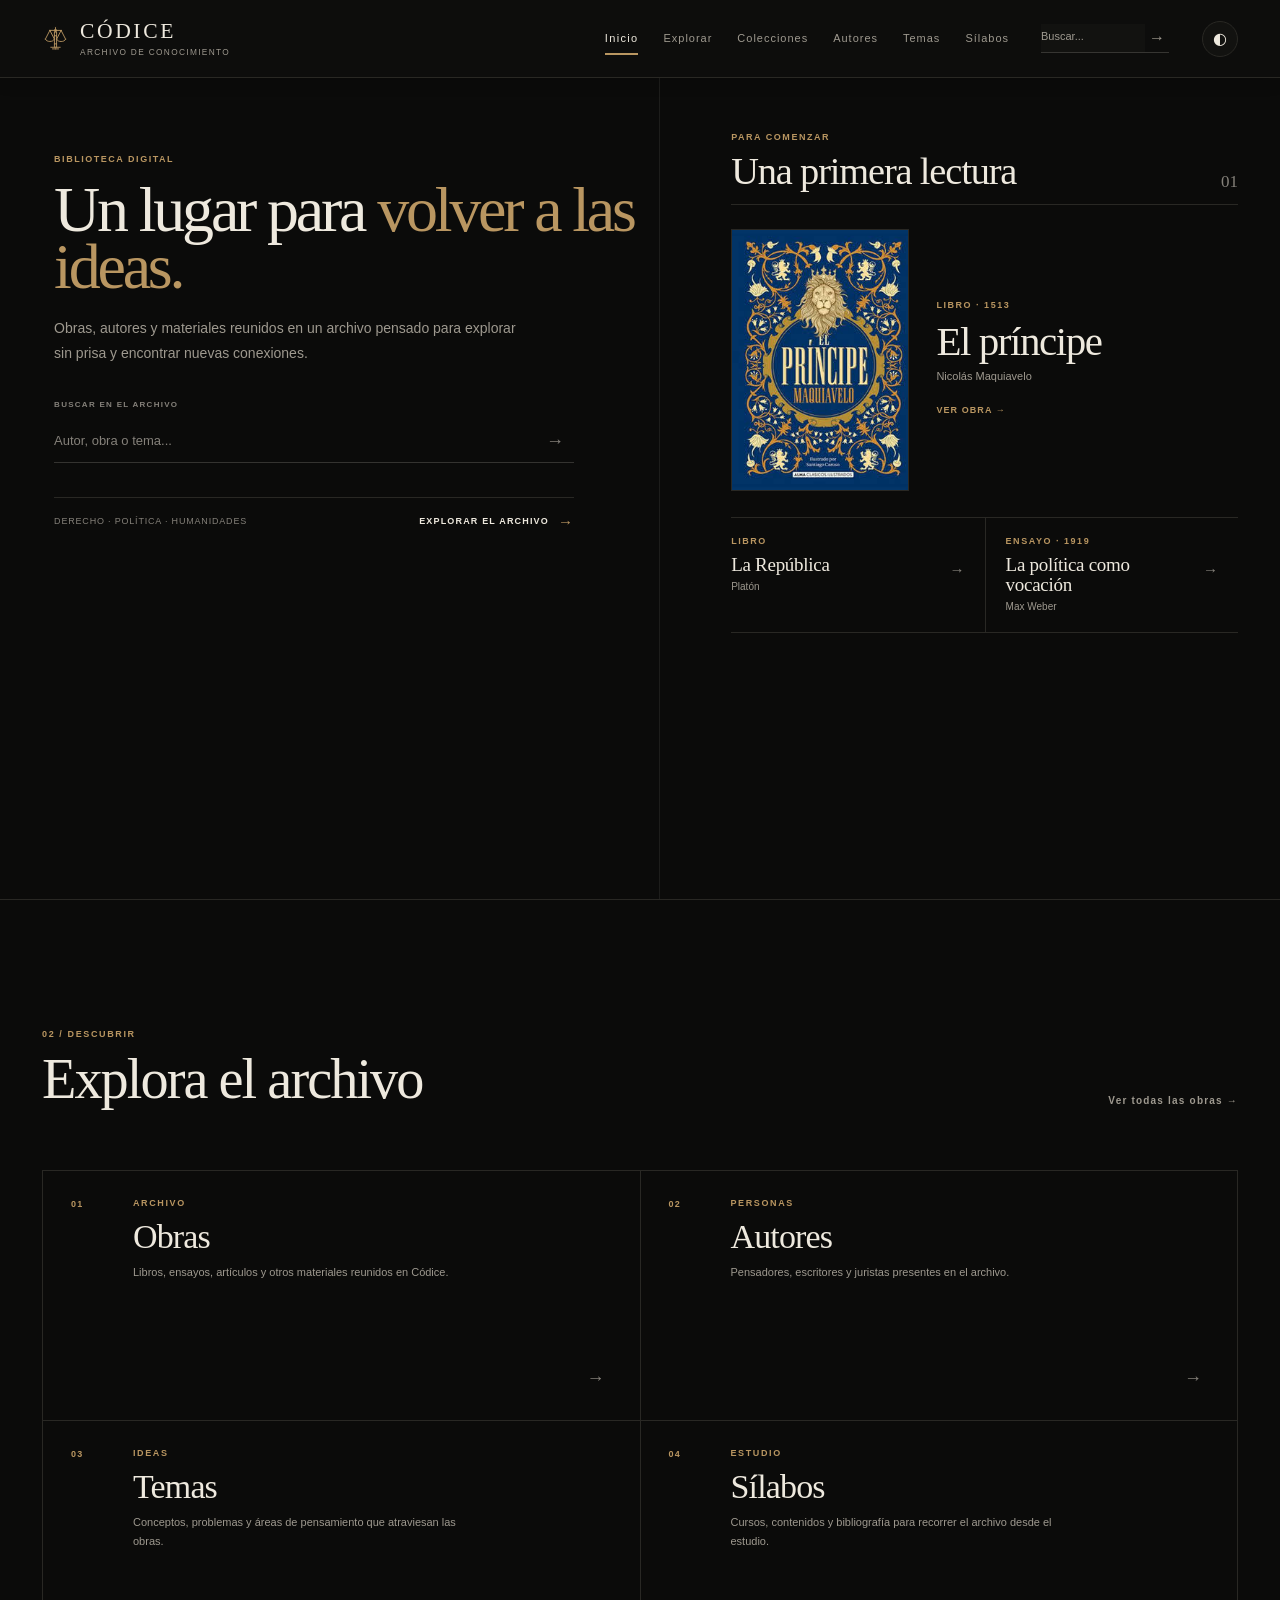
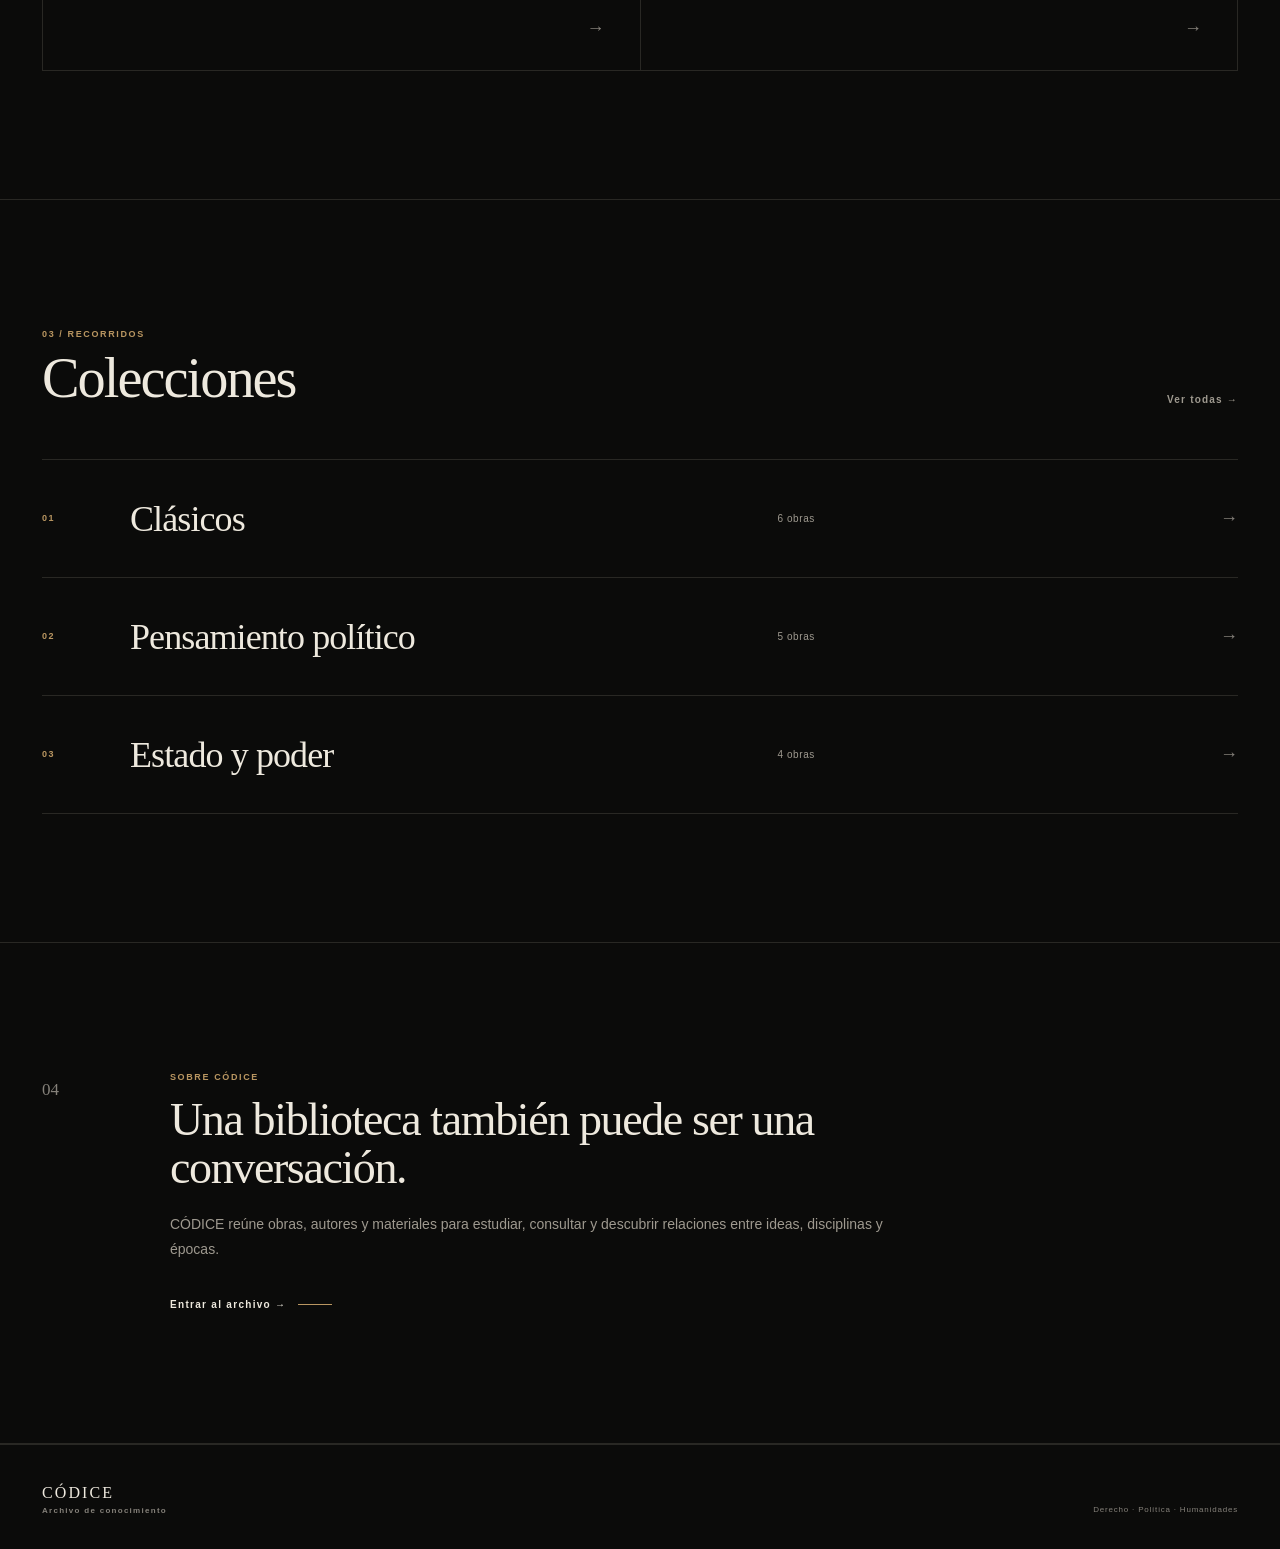
==== commit 6cc8b558: "Update fmt.Println message from 'Hello' to 'Goodbye'" ====
--- a/index.html
+++ b/index.html
@@ -40,6 +40,13 @@
 
 </head>
 
+<style>.emb-pendiente .logo-symbol svg { visibility: hidden; }</style>
+<script>
+document.documentElement.classList.add("emb-pendiente");
+setTimeout(function () {
+    document.documentElement.classList.remove("emb-pendiente");
+}, 3000);
+</script>
 
 <body>
 
@@ -56,18 +63,8 @@
 
         <span class="logo-symbol" aria-hidden="true">
 
-            <svg viewBox="0 0 40 40" xmlns="http://www.w3.org/2000/svg">
-
-                <path d="M20 5V32" />
-                <path d="M13 9H27" />
-                <path d="M20 5L17.5 9H22.5L20 5Z" />
-                <path d="M13 9L7 22H19L13 9Z" />
-                <path d="M27 9L21 22H33L27 9Z" />
-                <path d="M5 22C6 24 10 25 13 25C16 25 20 24 21 22" />
-                <path d="M19 22C20 24 24 25 27 25C30 25 34 24 35 22" />
-                <path d="M15 32H25" />
-
-            </svg>
+ <svg viewBox="0 1 40 40" aria-hidden="true" focusable="false"><path d="M20 34H13"/><path d="M20 34H27"/><path d="M20 36.4H15.5"/><path d="M20 36.4H24.5"/><path d="M18.4 34V11.4"/><path d="M21.6 34V11.4"/><path d="M18.4 29H21.6"/><path d="M18.4 17H21.6"/><path d="M18.4 11.4H21.6"/><path d="M20 7.4V4.8"/><circle cx="20" cy="9" r="1.6" fill="currentColor"/><path d="M18.4 9H11.7"/><path d="M21.6 9H28.3"/><circle cx="11.7" cy="9" r=".85" fill="currentColor" stroke="none"/><circle cx="28.3" cy="9" r=".85" fill="currentColor" stroke="none"/><path d="M11.7 9L5 22"/><path d="M11.7 9L18.4 22"/><path d="M5 22C6.2 24.5 8.8 25.4 11.7 25.4C14.6 25.4 17.2 24.5 18.4 22"/><path d="M28.3 9L35 22"/><path d="M28.3 9L21.6 22"/><path d="M35 22C33.8 24.5 31.2 25.4 28.3 25.4C25.4 25.4 22.8 24.5 21.6 22"/></svg>
+
 
         </span>
 
@@ -228,7 +225,7 @@
 
 </header>
 
-
+   <script src="js/emblema.js"></script>
 <!-- =====================================================
      CONTENIDO
 ====================================================== -->
@@ -807,4 +804,4 @@
 <script src="js/app.js"></script>
 
 </body>
-</html>+</html>
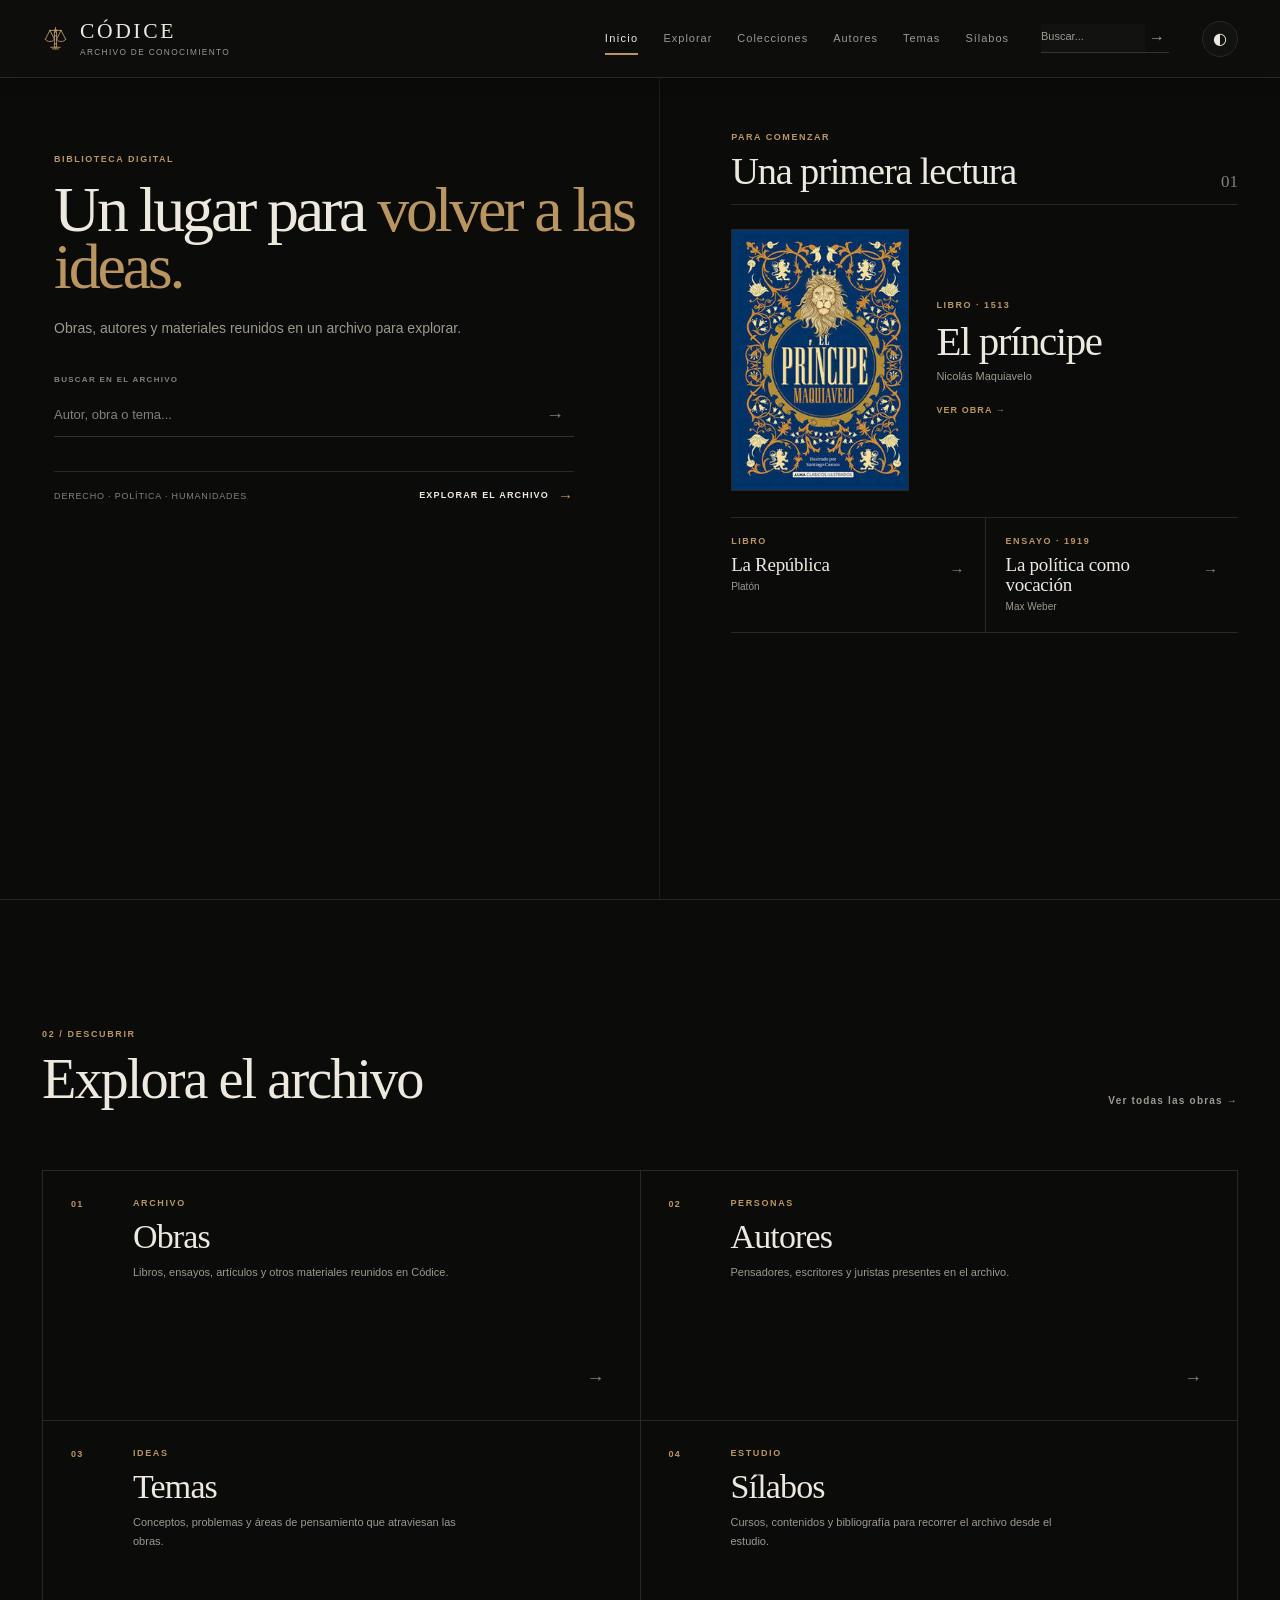
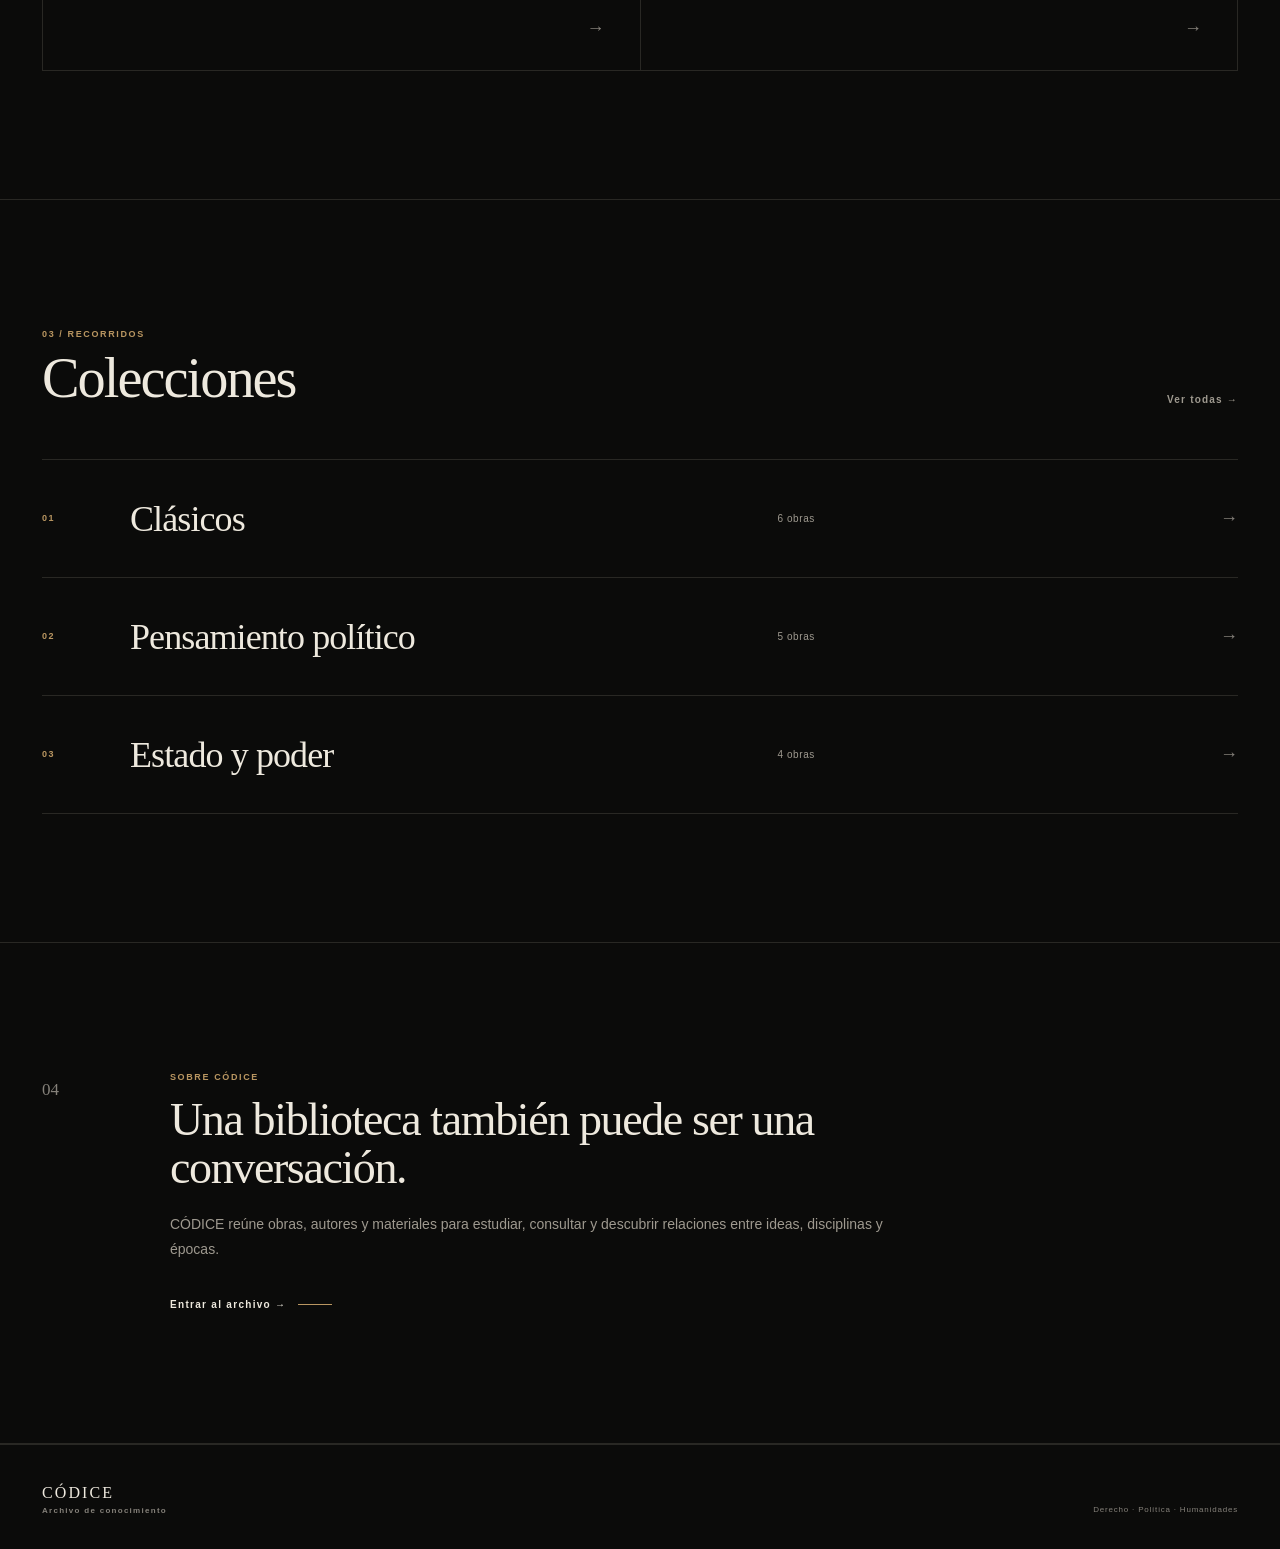
==== commit be206627: "Update index.html" ====
--- a/index.html
+++ b/index.html
@@ -267,8 +267,7 @@
 
                 <p class="home-description">
                     Obras, autores y materiales reunidos
-                    en un archivo pensado para explorar
-                    sin prisa y encontrar nuevas conexiones.
+                    en un archivo para explorar.
                 </p>
 
 
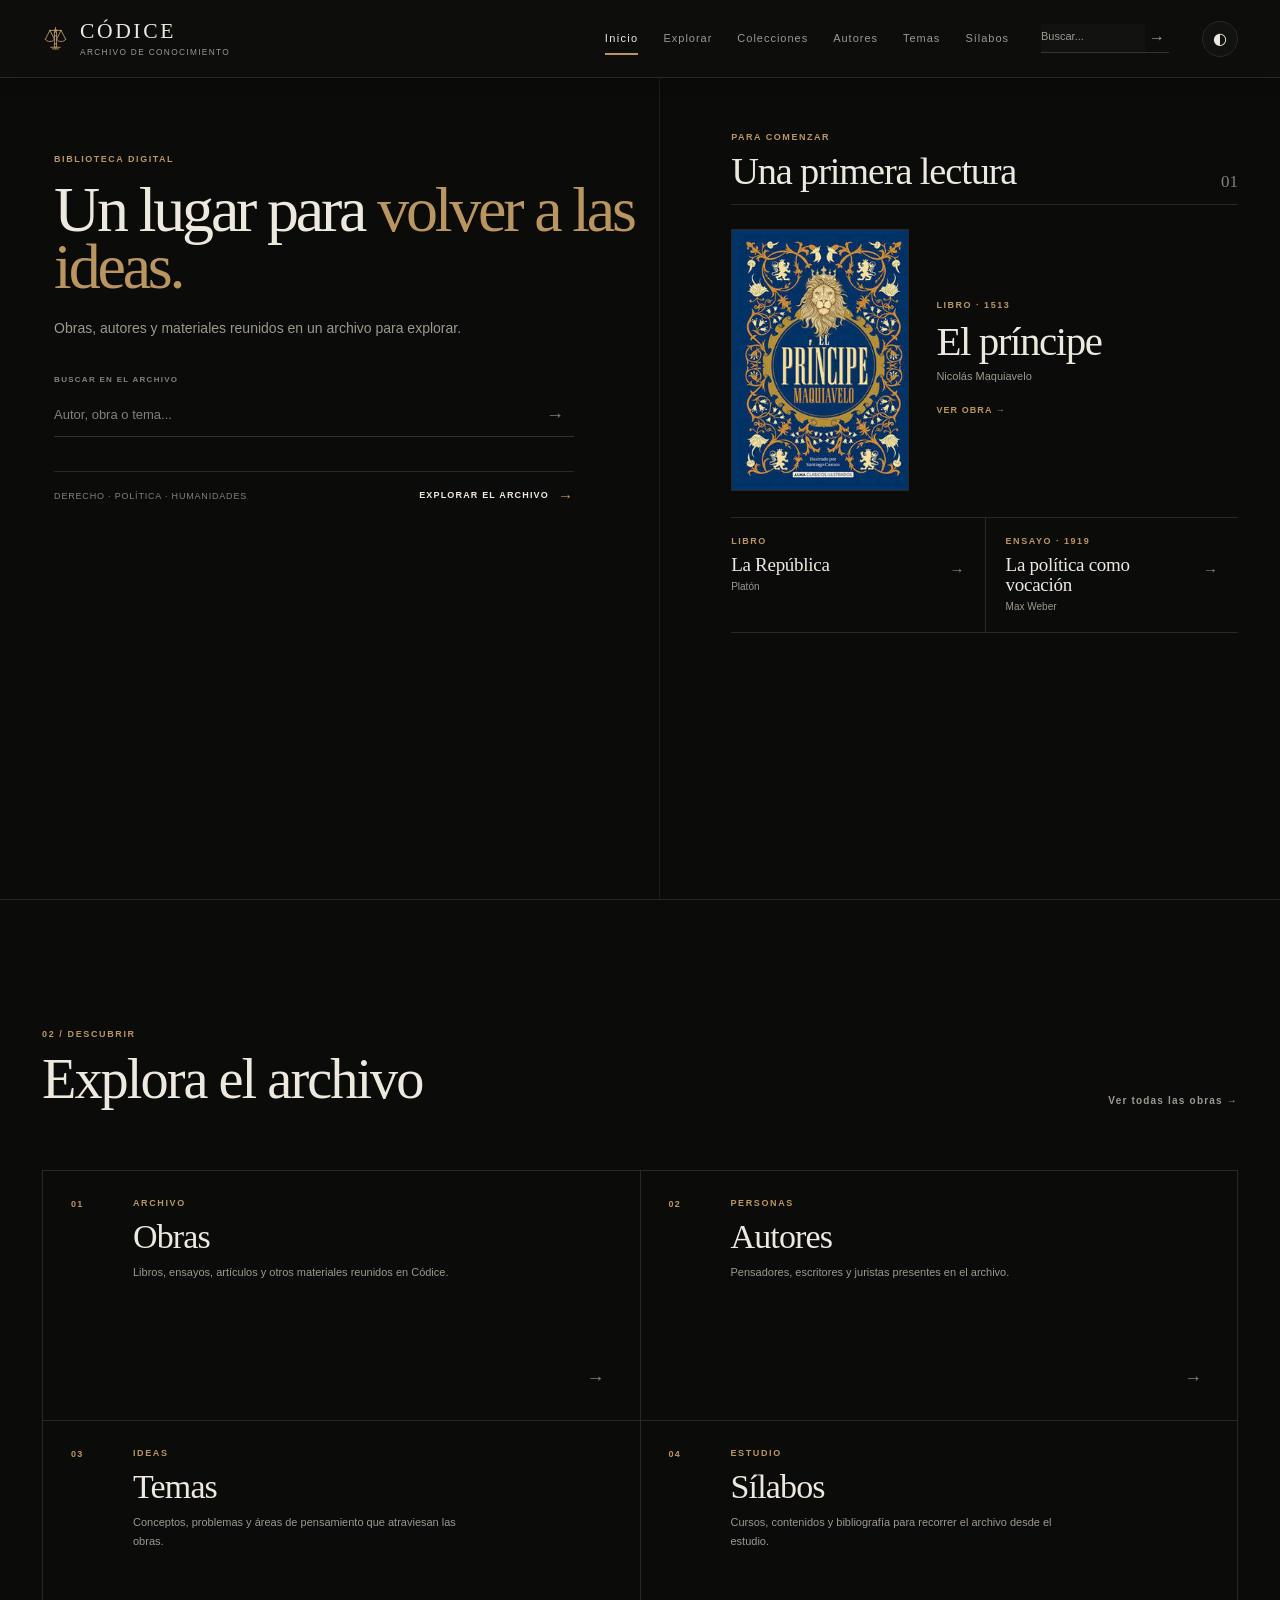
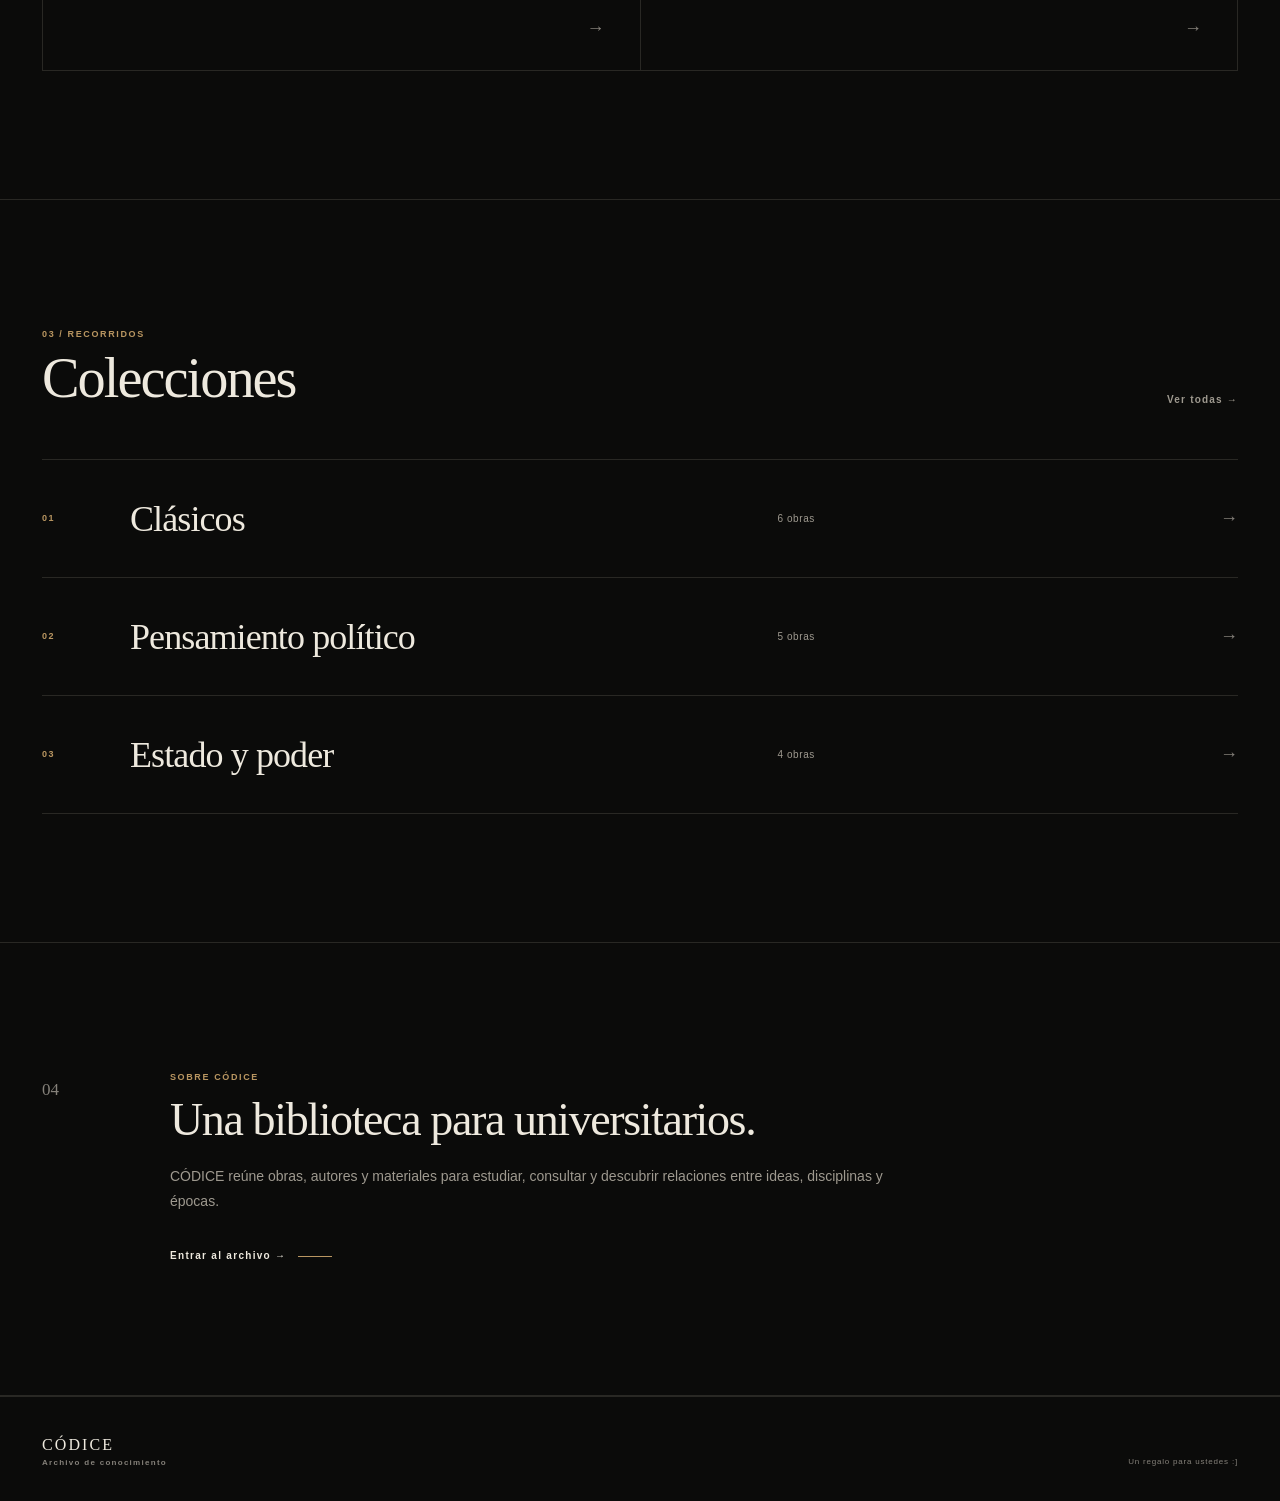
==== commit b3727cf8: "Update print statement from 'Hello' to 'Goodbye'" ====
--- a/index.html
+++ b/index.html
@@ -755,8 +755,8 @@
             </p>
 
             <h2>
-                Una biblioteca también
-                puede ser una conversación.
+                Una biblioteca para
+                universitarios.
             </h2>
 
             <p>
@@ -794,7 +794,7 @@
     </div>
 
     <div class="footer-domain">
-        Derecho · Política · Humanidades
+        Un regalo para ustedes :]
     </div>
 
 </footer>
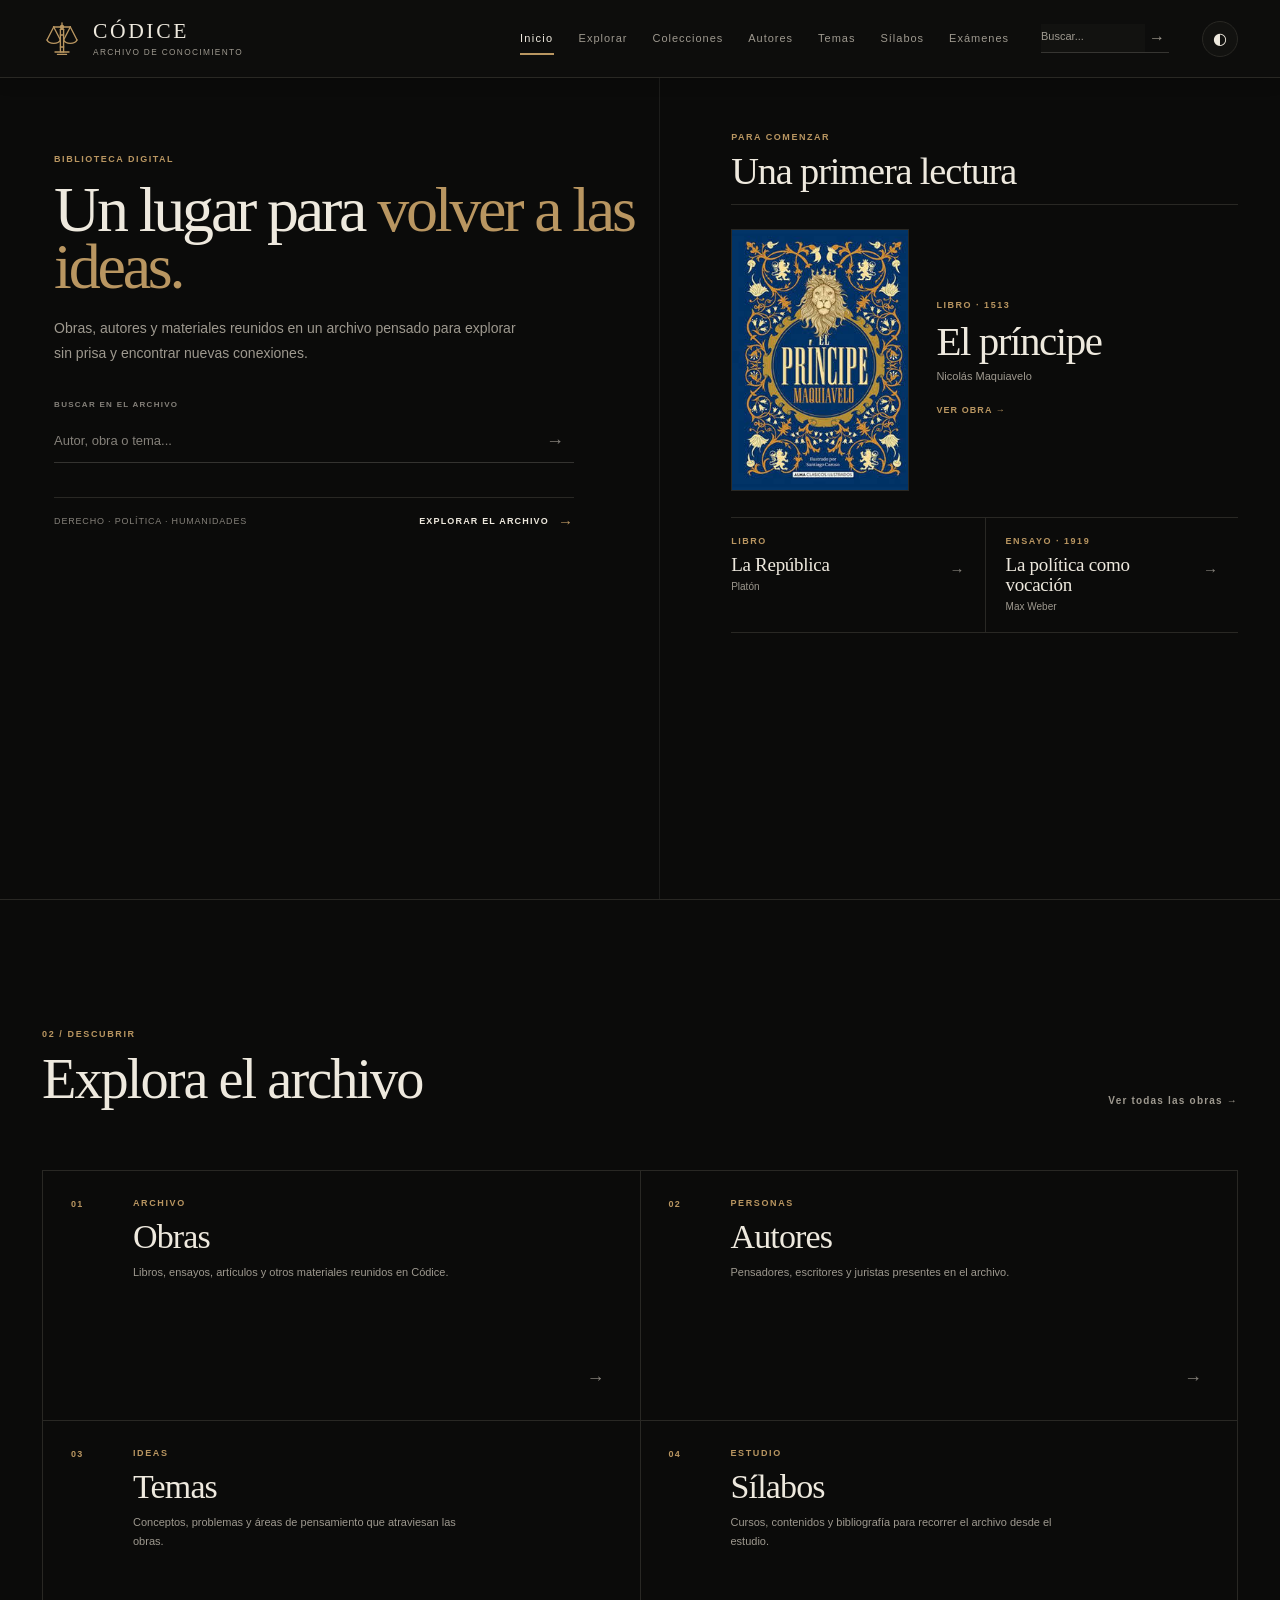
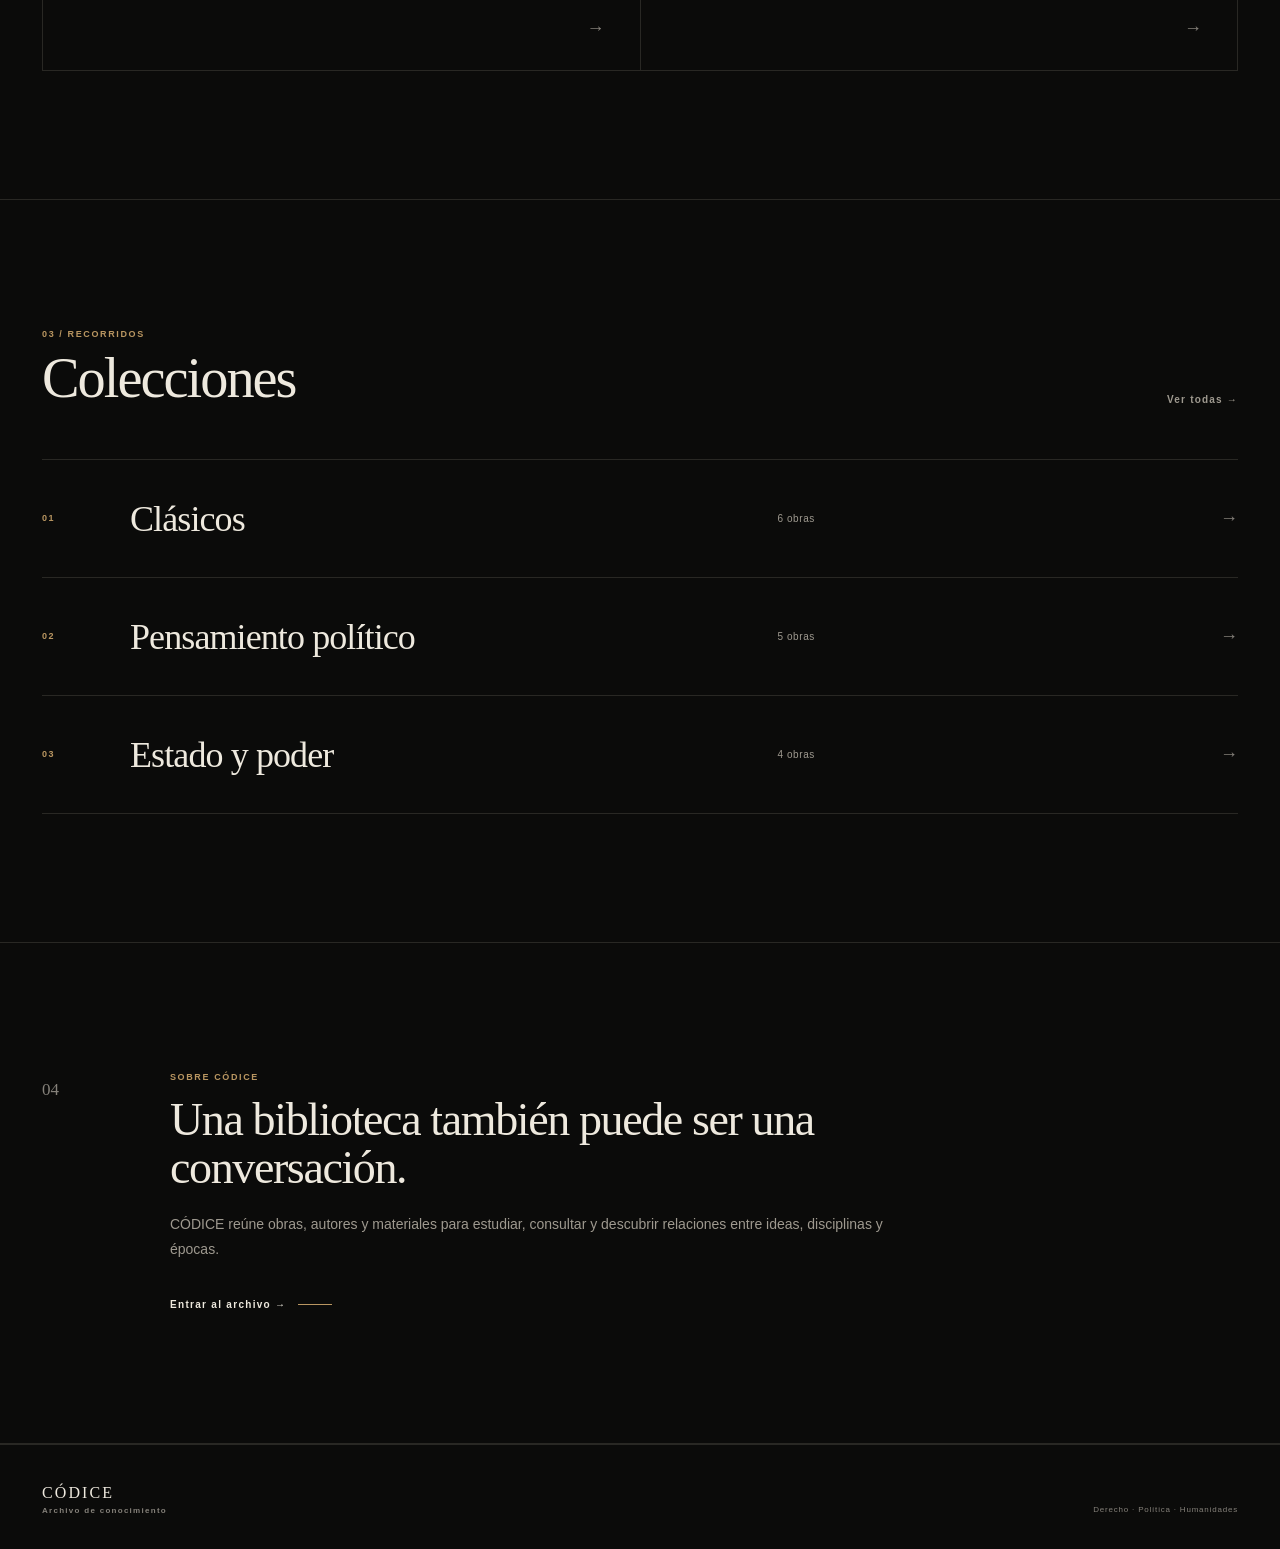
==== commit e414aae1: "Update index.html" ====
--- a/index.html
+++ b/index.html
@@ -101,6 +101,16 @@
         </button>
 
         <button
+            class="header-icon-btn theme-toggle-mobile"
+            type="button"
+            id="theme-toggle-mobile"
+            aria-label="Modo claro"
+            aria-pressed="false"
+        >
+            <span class="theme-toggle-mobile-icon" aria-hidden="true">◐</span>
+        </button>
+
+        <button
             class="header-icon-btn menu-toggle"
             type="button"
             id="menu-toggle"
@@ -140,6 +150,10 @@
             Sílabos
         </a>
 
+        <a href="examenes.html">
+            Exámenes
+        </a>
+
 
         <form
             class="header-search"
@@ -225,6 +239,8 @@
 
 </header>
 
+<button class="menu-scrim" id="menu-scrim" type="button" aria-label="Cerrar menú" hidden></button>
+
    <script src="js/emblema.js"></script>
 <!-- =====================================================
      CONTENIDO
@@ -267,7 +283,8 @@
 
                 <p class="home-description">
                     Obras, autores y materiales reunidos
-                    en un archivo para explorar.
+                    en un archivo pensado para explorar
+                    sin prisa y encontrar nuevas conexiones.
                 </p>
 
 
@@ -325,7 +342,7 @@
                  DESCUBRIR
             ========================================== -->
 
-            <aside class="home-discover">
+    <aside class="home-discover" aria-label="Lecturas recomendadas" aria-roledescription="carrusel">
 
                 <div class="discover-heading">
 
@@ -341,12 +358,11 @@
 
                     </div>
 
-                    <span
-                        class="discover-number"
-                        aria-hidden="true"
-                    >
-                        01
-                    </span>
+                    <div class="discover-controls" role="group" aria-label="Control de lecturas" hidden>
+                        <button type="button" class="discover-control" data-discover-prev aria-label="Lectura anterior">←</button>
+                        <span class="discover-number" data-discover-number>01 / 03</span>
+                        <button type="button" class="discover-control" data-discover-next aria-label="Lectura siguiente">→</button>
+                    </div>
 
                 </div>
 
@@ -463,6 +479,8 @@
          DESCUBRIR
     ========================== -->
 
+    <div class="home-library-grid">
+
     <section class="section explore-section">
 
         <div class="section-header">
@@ -737,6 +755,8 @@
 
     </section>
 
+    </div>
+
 
     <!-- =====================================================
          SOBRE CÓDICE
@@ -755,8 +775,8 @@
             </p>
 
             <h2>
-                Una biblioteca para
-                universitarios.
+                Una biblioteca también
+                puede ser una conversación.
             </h2>
 
             <p>
@@ -794,7 +814,7 @@
     </div>
 
     <div class="footer-domain">
-        Un regalo para ustedes :]
+        Derecho · Política · Humanidades
     </div>
 
 </footer>
--- a/css/estilo.css
+++ b/css/estilo.css
@@ -1472,6 +1472,47 @@
     letter-spacing: -0.015em;
 }
 
+/* Los cursos con documento disponible se distinguen como enlaces. */
+.syllabus-course-link {
+    position: relative;
+
+    display: inline-block;
+    max-width: 100%;
+    min-height: 44px;
+    padding: 9px 38px 9px 12px;
+    vertical-align: middle;
+
+    border: var(--border-strong);
+    background: var(--surface);
+    color: var(--ivory);
+
+    transition:
+        background-color var(--transition-fast),
+        border-color var(--transition-fast),
+        color var(--transition-fast);
+}
+
+.syllabus-course-link::after {
+    content: "↗";
+
+    position: absolute;
+    top: 50%;
+    right: 12px;
+
+    color: var(--accent);
+    font-family: var(--sans);
+    font-size: 15px;
+    line-height: 1;
+
+    transform: translateY(-50%);
+}
+
+.syllabus-course-link:hover {
+    border-color: var(--accent);
+    background: var(--surface-light);
+    color: var(--ivory);
+}
+
 .syllabus-course-description {
     max-width: 560px;
 
@@ -5806,3 +5847,7 @@
     }
 
 }
+
+
+   .logo-symbol { width: 40px; height: 40px; }
+   @media (max-width: 959px) { .logo-symbol { width: 32px; height: 32px; } }
